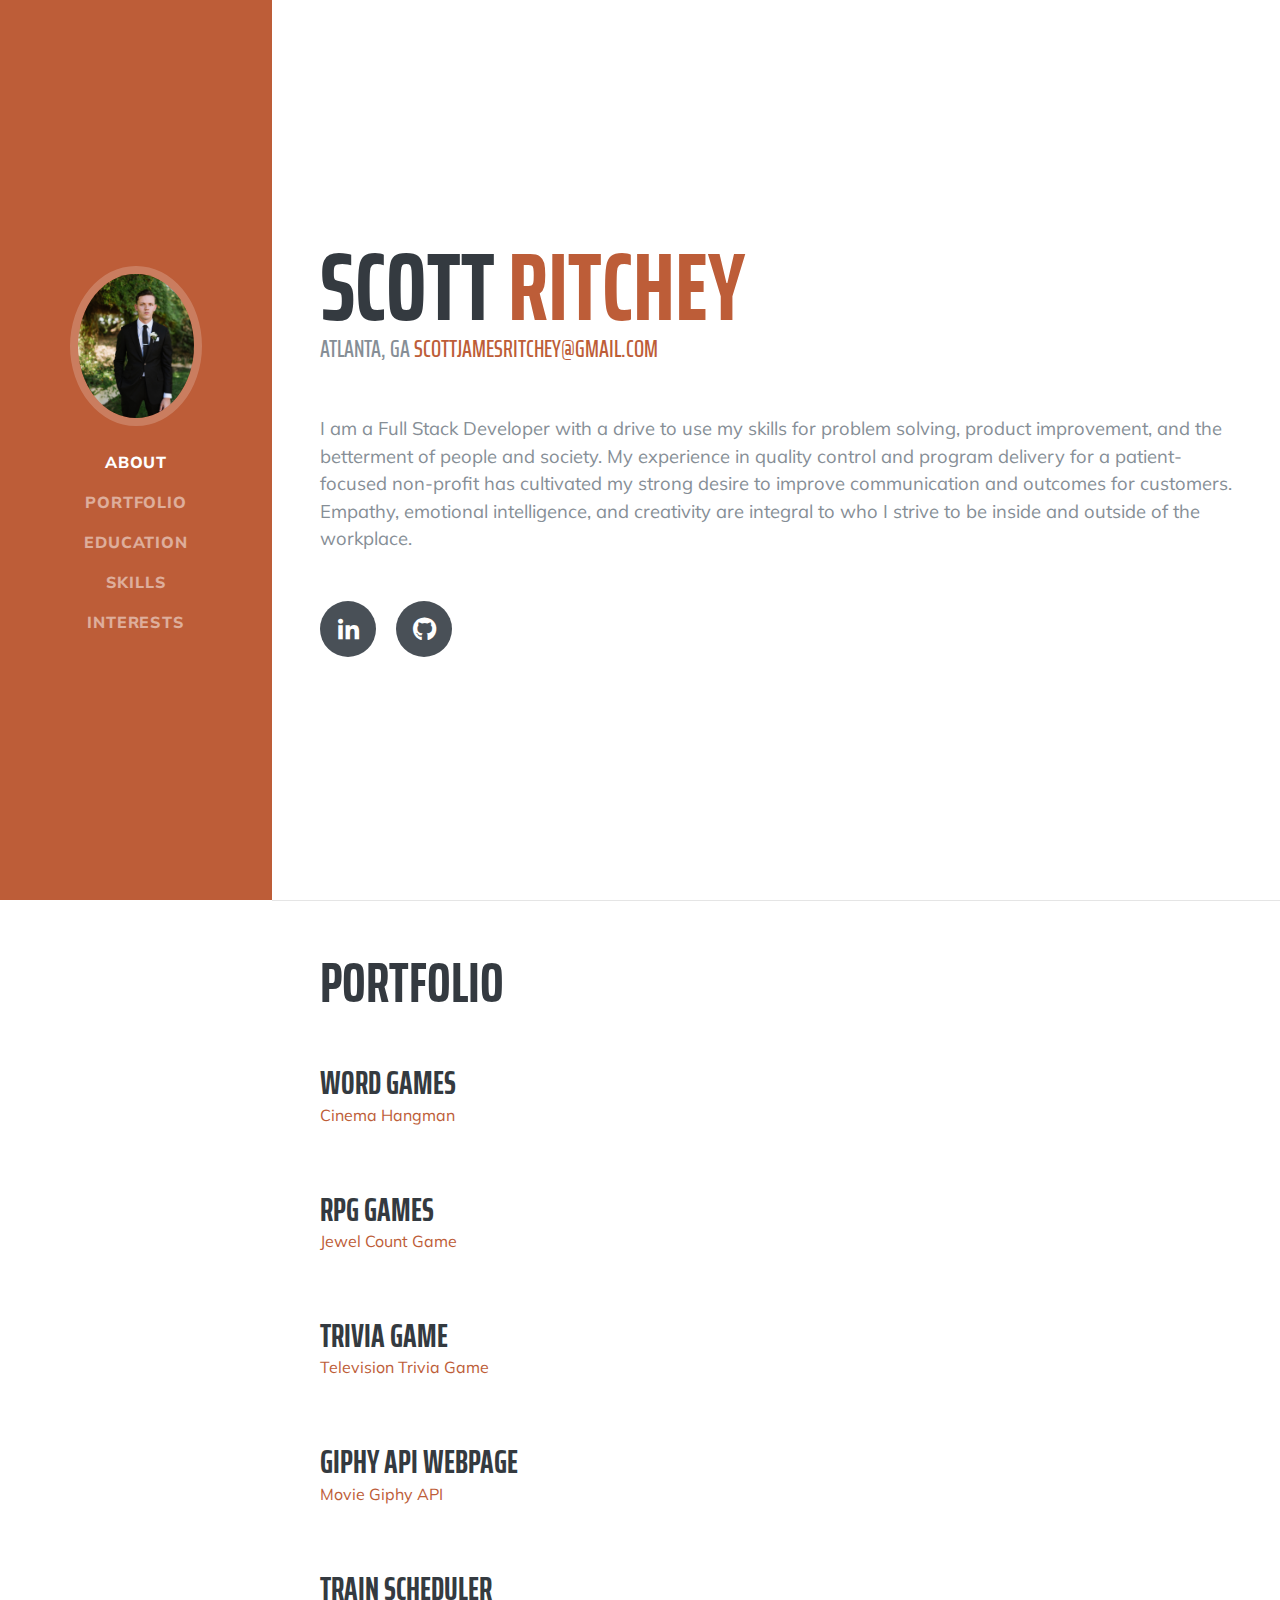
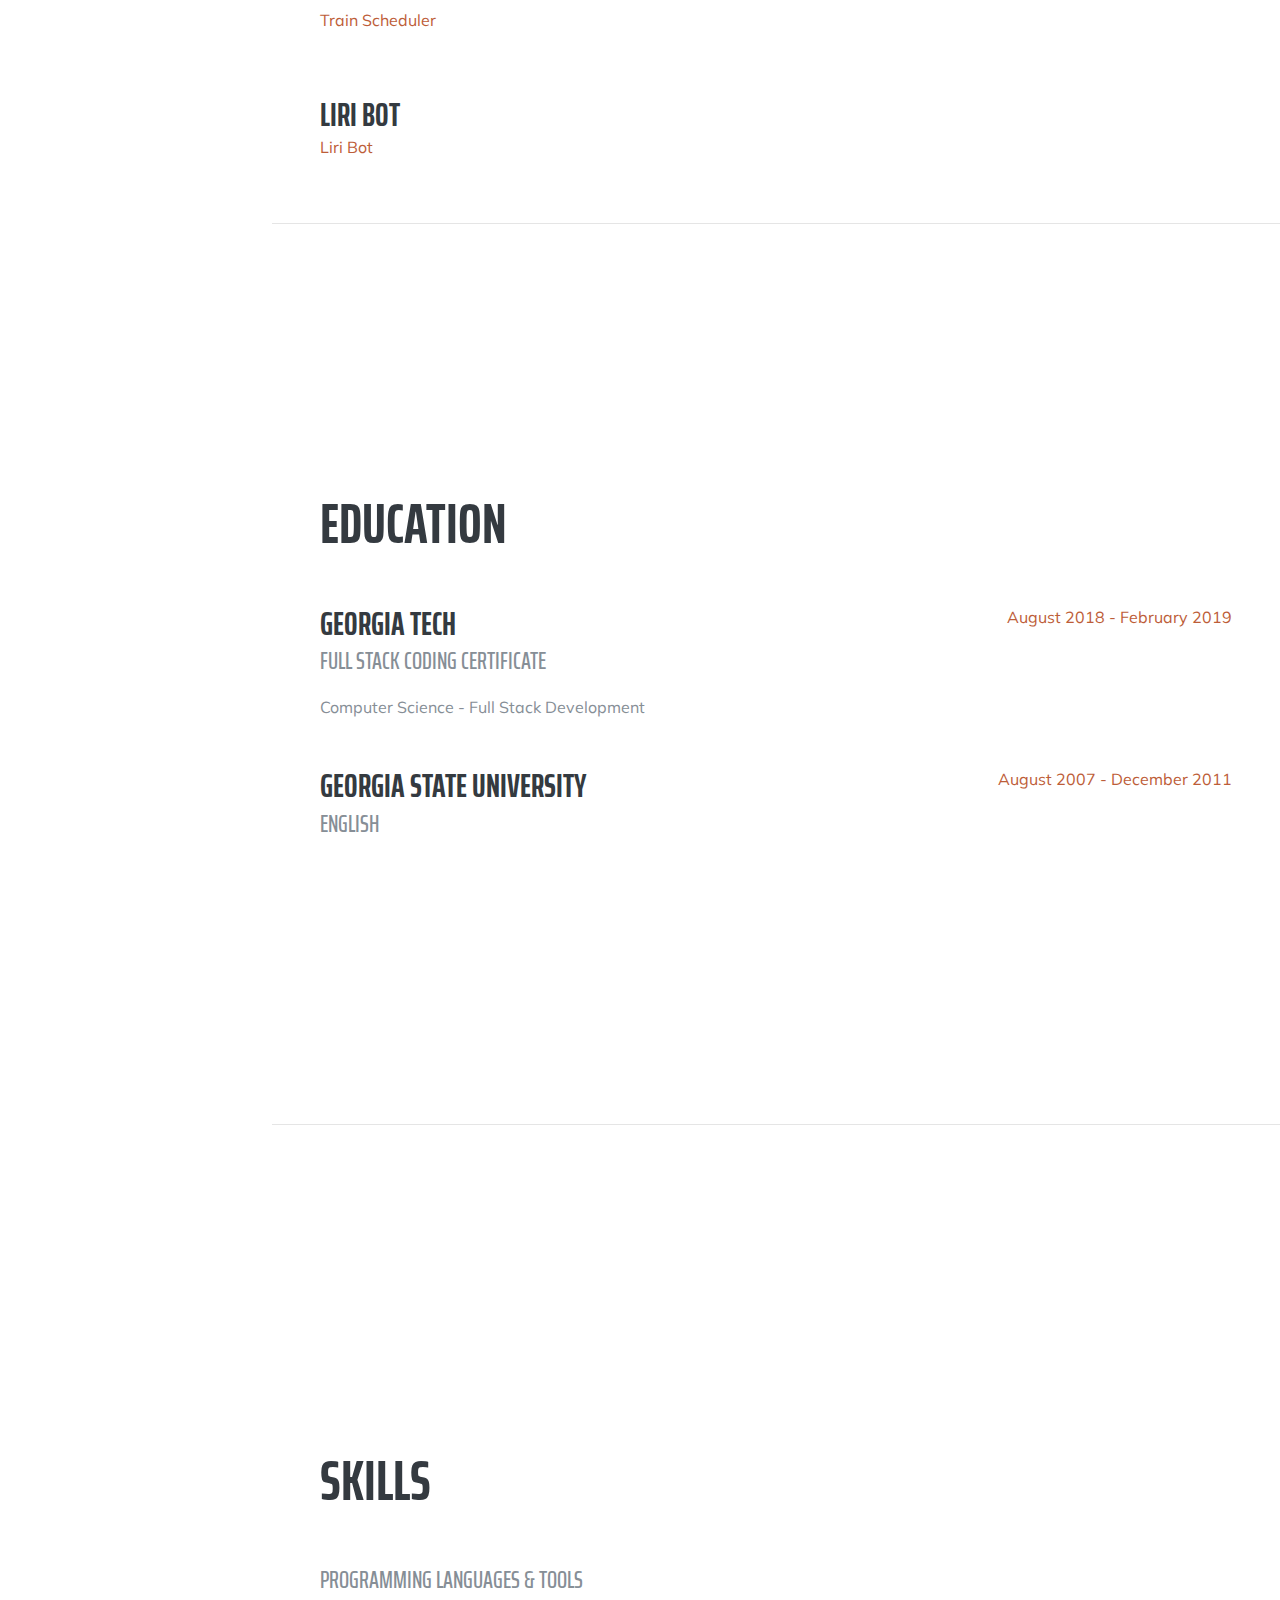
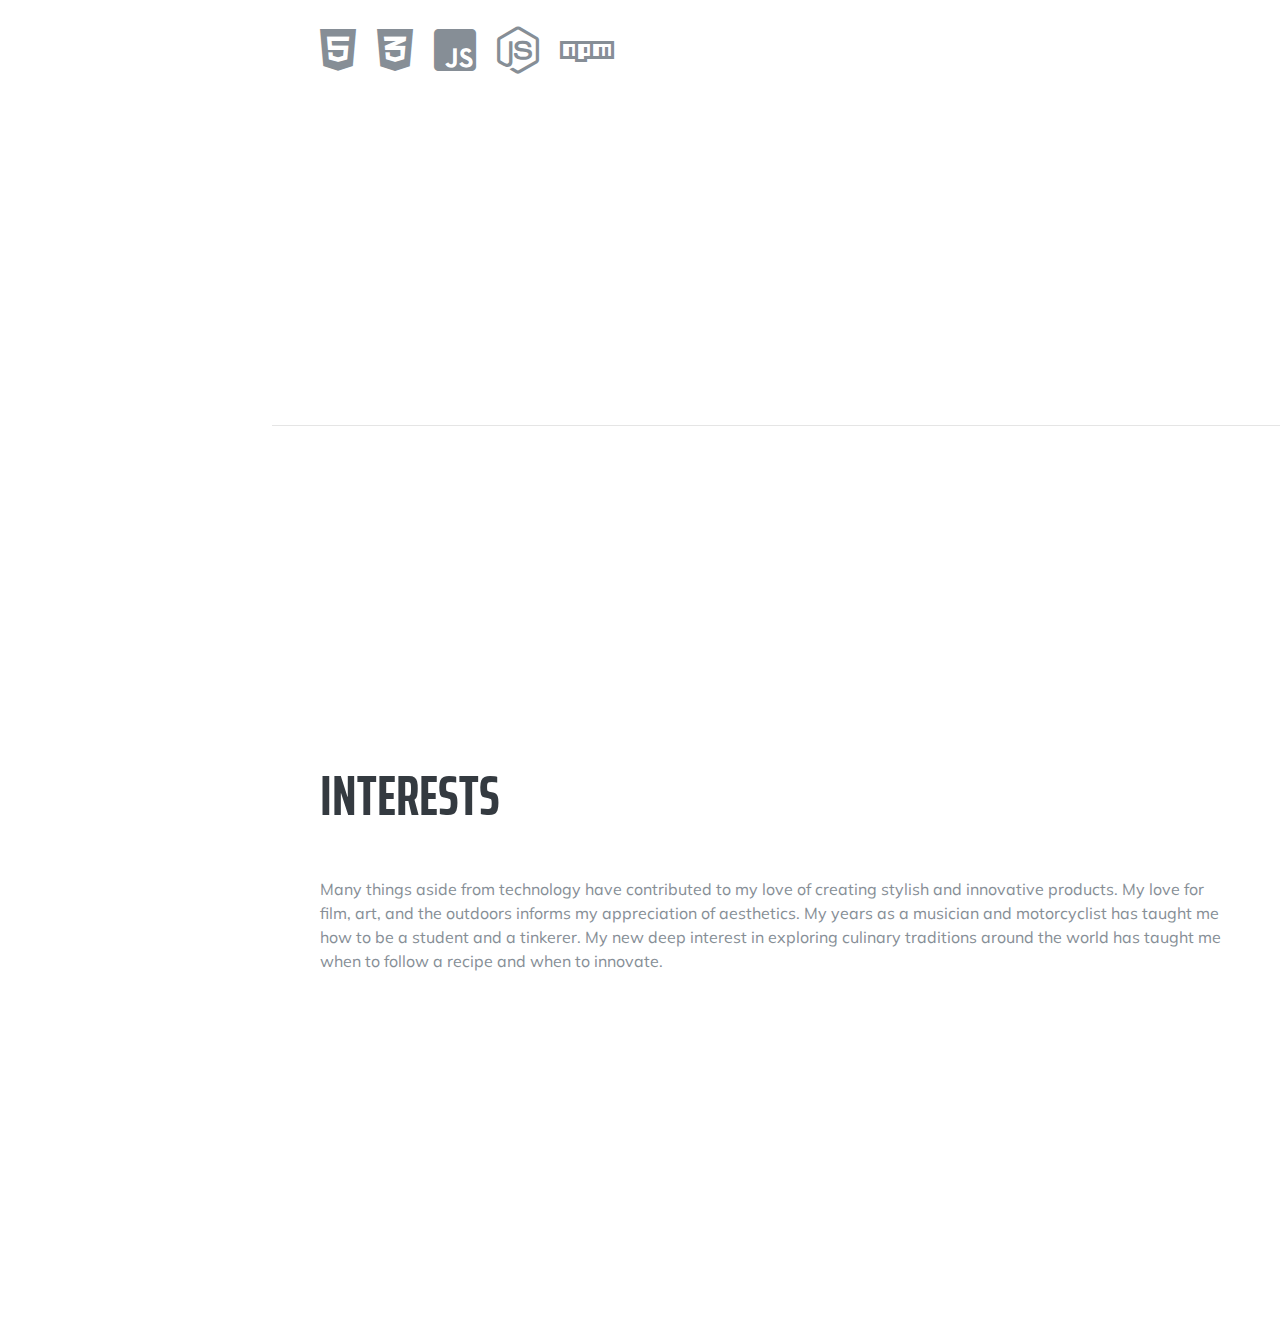
==== index.html @ d4fe63b3 "done" ====
<!DOCTYPE html>
<html lang="en">

  <head>

    <meta charset="utf-8">
    <meta name="viewport" content="width=device-width, initial-scale=1, shrink-to-fit=no">
    <meta name="description" content="">
    <meta name="author" content="">

    <title>Resume</title>

    <!-- Bootstrap core CSS -->
    <link href="vendor/bootstrap/css/bootstrap.min.css" rel="stylesheet">

    <!-- Custom fonts for this template -->
    <link href="https://fonts.googleapis.com/css?family=Saira+Extra+Condensed:500,700" rel="stylesheet">
    <link href="https://fonts.googleapis.com/css?family=Muli:400,400i,800,800i" rel="stylesheet">
    <link href="vendor/fontawesome-free/css/all.min.css" rel="stylesheet">

    <!-- Custom styles for this template -->
    <link href="css/resume.min.css" rel="stylesheet">

  </head>

  <body id="page-top">

    <nav class="navbar navbar-expand-lg navbar-dark bg-primary fixed-top" id="sideNav">
      <a class="navbar-brand js-scroll-trigger" href="#page-top">
        <span class="d-block d-lg-none">Scott Ritchey</span>
        <span class="d-none d-lg-block">
          <img class="img-fluid img-profile rounded-circle mx-auto mb-2" src="img/profile.jpg" alt="">
        </span>
      </a>
      <button class="navbar-toggler" type="button" data-toggle="collapse" data-target="#navbarSupportedContent" aria-controls="navbarSupportedContent" aria-expanded="false" aria-label="Toggle navigation">
        <span class="navbar-toggler-icon"></span>
      </button>
      <div class="collapse navbar-collapse" id="navbarSupportedContent">
        <ul class="navbar-nav">
          <li class="nav-item">
            <a class="nav-link js-scroll-trigger" href="#about">About</a>
          </li>
          <li class="nav-item">
            <a class="nav-link js-scroll-trigger" href="#experience">Portfolio</a>
          </li>
          <li class="nav-item">
            <a class="nav-link js-scroll-trigger" href="#education">Education</a>
          </li>
          <li class="nav-item">
            <a class="nav-link js-scroll-trigger" href="#skills">Skills</a>
          </li>
          <li class="nav-item">
            <a class="nav-link js-scroll-trigger" href="#interests">Interests</a>
          </li>
        </ul>
      </div>
    </nav>

    <div class="container-fluid p-0">

      <section class="resume-section p-3 p-lg-5 d-flex d-column" id="about">
        <div class="my-auto">
          <h1 class="mb-0">Scott
            <span class="text-primary">Ritchey</span>
          </h1>
          <div class="subheading mb-5">Atlanta, GA
            <a href="mailto:name@email.com">scottjamesritchey@gmail.com</a>
          </div>
          <p class="lead mb-5">I am a Full Stack Developer with a drive to use my skills for problem solving, product improvement, and the betterment of people and society. My experience in quality control and program delivery for a patient-focused non-profit has cultivated my strong desire to improve communication and outcomes for customers. Empathy, emotional intelligence, and creativity are integral to who I strive to be inside and outside of the workplace. </p>
          <div class="social-icons">
            <a href="www.linkedin.com/in/scott-james-ritchey">
              <i class="fab fa-linkedin-in"></i>
            </a>
            <a href="https://github.com/Sritchey1">
              <i class="fab fa-github"></i>
            </a>
          </div>
        </div>
      </section>

      <hr class="m-0">

      <section class="resume-section p-3 p-lg-5 d-flex flex-column" id="experience">
        <div class="my-auto">
          <h2 class="mb-5">Portfolio</h2>

          <div class="resume-item d-flex flex-column flex-md-row mb-5">
            <div class="resume-content mr-auto">
              <h3 class="mb-0">Word Games</h3>
              <a href="https://sritchey1.github.io/word-guess-game/.">Cinema Hangman</a>
              <p></p>
            </div>
          </div>

          <div class="resume-item d-flex flex-column flex-md-row mb-5">
            <div class="resume-content mr-auto">
              <h3 class="mb-0">RPG Games</h3>
              <a href="https://sritchey1.github.io/unit-4-game/.">Jewel Count Game</a>
              <p></p>
            </div>
          </div>

          <div class="resume-item d-flex flex-column flex-md-row mb-5">
            <div class="resume-content mr-auto">
              <h3 class="mb-0">Trivia Game</h3>
              <a href="https://sritchey1.github.io/trivia-game/">Television Trivia Game</a>
              <p></p>
            </div>
          </div>

          <div class="resume-item d-flex flex-column flex-md-row">
            <div class="resume-content mr-auto">
              <h3 class="mb-0">GIPHY API Webpage</h3>
              <a href="https://sritchey1.github.io/gif-tastic/">Movie Giphy API</a>
              <p></p>
            </div>
          </div>
          <br>
          <br>
        
        
          <div class="resume-item d-flex flex-column flex-md-row">
            <div class="resume-content mr-auto">
              <h3 class="mb-0">Train Scheduler</h3>
              <a href="https://sritchey1.github.io/train-scheduler/.">Train Scheduler</a>
              <p></p>
            </div>
          </div>
          <br>
          <br>
          
          
          <div class="resume-item d-flex flex-column flex-md-row">
            <div class="resume-content mr-auto">
              <h3 class="mb-0">Liri Bot</h3>
              <a href="https://sritchey1.github.io/train-scheduler/.">Liri Bot</a>
              <p></p>
            </div>
          </div>

        </div>

      </section>

      <hr class="m-0">

      <section class="resume-section p-3 p-lg-5 d-flex flex-column" id="education">
        <div class="my-auto">
          <h2 class="mb-5">Education</h2>

          <div class="resume-item d-flex flex-column flex-md-row mb-5">
            <div class="resume-content mr-auto">
              <h3 class="mb-0">Georgia Tech</h3>
              <div class="subheading mb-3">Full Stack Coding Certificate</div>
              <div>Computer Science - Full Stack Development</div>
              
            </div>
            <div class="resume-date text-md-right">
              <span class="text-primary">August 2018 - February 2019</span>
            </div>
          </div>

          <div class="resume-item d-flex flex-column flex-md-row">
            <div class="resume-content mr-auto">
              <h3 class="mb-0">Georgia State University</h3>
              <div class="subheading mb-3">English </div>
              
            </div>
            <div class="resume-date text-md-right">
              <span class="text-primary">August 2007 - December 2011</span>
            </div>
          </div>

        </div>
      </section>

      <hr class="m-0">

      <section class="resume-section p-3 p-lg-5 d-flex flex-column" id="skills">
        <div class="my-auto">
          <h2 class="mb-5">Skills</h2>

          <div class="subheading mb-3">Programming Languages &amp; Tools</div>
          <ul class="list-inline dev-icons">
            <li class="list-inline-item">
              <i class="fab fa-html5"></i>
            </li>
            <li class="list-inline-item">
              <i class="fab fa-css3-alt"></i>
            </li>
            <li class="list-inline-item">
              <i class="fab fa-js-square"></i>
            </li>
             </li> 
            <li class="list-inline-item">
              <i class="fab fa-node-js"></i>
            </li>
            <li class="list-inline-item">
              <i class="fab fa-npm"></i>
            </li>
          </ul>
      </section>

      <hr class="m-0">

      <section class="resume-section p-3 p-lg-5 d-flex flex-column" id="interests">
        <div class="my-auto">
          <h2 class="mb-5">Interests</h2>
          <p>Many things aside from technology have contributed to my love of creating stylish and innovative products. My love for film, art, and the outdoors informs my appreciation of aesthetics. My years as a musician and motorcyclist has taught me how to be a student and a tinkerer. My new deep interest in exploring culinary traditions around the world has taught me when to follow a recipe and when to innovate.</p>
        </div>
      </section>

      
      </section>

    </div>

    <!-- Bootstrap core JavaScript -->
    <script src="vendor/jquery/jquery.min.js"></script>
    <script src="vendor/bootstrap/js/bootstrap.bundle.min.js"></script>

    <!-- Plugin JavaScript -->
    <script src="vendor/jquery-easing/jquery.easing.min.js"></script>

    <!-- Custom scripts for this template -->
    <script src="js/resume.min.js"></script>

  </body>

</html>
---- vendor/fontawesome-free/css/all.min.css ----
/*!
 * Font Awesome Free 5.3.1 by @fontawesome - https://fontawesome.com
 * License - https://fontawesome.com/license/free (Icons: CC BY 4.0, Fonts: SIL OFL 1.1, Code: MIT License)
 */
.fa,.fab,.fal,.far,.fas{-moz-osx-font-smoothing:grayscale;-webkit-font-smoothing:antialiased;display:inline-block;font-style:normal;font-variant:normal;text-rendering:auto;line-height:1}.fa-lg{font-size:1.33333em;line-height:.75em;vertical-align:-.0667em}.fa-xs{font-size:.75em}.fa-sm{font-size:.875em}.fa-1x{font-size:1em}.fa-2x{font-size:2em}.fa-3x{font-size:3em}.fa-4x{font-size:4em}.fa-5x{font-size:5em}.fa-6x{font-size:6em}.fa-7x{font-size:7em}.fa-8x{font-size:8em}.fa-9x{font-size:9em}.fa-10x{font-size:10em}.fa-fw{text-align:center;width:1.25em}.fa-ul{list-style-type:none;margin-left:2.5em;padding-left:0}.fa-ul>li{position:relative}.fa-li{left:-2em;position:absolute;text-align:center;width:2em;line-height:inherit}.fa-border{border:.08em solid #eee;border-radius:.1em;padding:.2em .25em .15em}.fa-pull-left{float:left}.fa-pull-right{float:right}.fa.fa-pull-left,.fab.fa-pull-left,.fal.fa-pull-left,.far.fa-pull-left,.fas.fa-pull-left{margin-right:.3em}.fa.fa-pull-right,.fab.fa-pull-right,.fal.fa-pull-right,.far.fa-pull-right,.fas.fa-pull-right{margin-left:.3em}.fa-spin{animation:fa-spin 2s infinite linear}.fa-pulse{animation:fa-spin 1s infinite steps(8)}@keyframes fa-spin{0%{transform:rotate(0deg)}to{transform:rotate(1turn)}}.fa-rotate-90{-ms-filter:"progid:DXImageTransform.Microsoft.BasicImage(rotation=1)";transform:rotate(90deg)}.fa-rotate-180{-ms-filter:"progid:DXImageTransform.Microsoft.BasicImage(rotation=2)";transform:rotate(180deg)}.fa-rotate-270{-ms-filter:"progid:DXImageTransform.Microsoft.BasicImage(rotation=3)";transform:rotate(270deg)}.fa-flip-horizontal{-ms-filter:"progid:DXImageTransform.Microsoft.BasicImage(rotation=0, mirror=1)";transform:scaleX(-1)}.fa-flip-vertical{transform:scaleY(-1)}.fa-flip-horizontal.fa-flip-vertical,.fa-flip-vertical{-ms-filter:"progid:DXImageTransform.Microsoft.BasicImage(rotation=2, mirror=1)"}.fa-flip-horizontal.fa-flip-vertical{transform:scale(-1)}:root .fa-flip-horizontal,:root .fa-flip-vertical,:root .fa-rotate-90,:root .fa-rotate-180,:root .fa-rotate-270{-webkit-filter:none;filter:none}.fa-stack{display:inline-block;height:2em;line-height:2em;position:relative;vertical-align:middle;width:2em}.fa-stack-1x,.fa-stack-2x{left:0;position:absolute;text-align:center;width:100%}.fa-stack-1x{line-height:inherit}.fa-stack-2x{font-size:2em}.fa-inverse{color:#fff}.fa-500px:before{content:"\f26e"}.fa-accessible-icon:before{content:"\f368"}.fa-accusoft:before{content:"\f369"}.fa-ad:before{content:"\f641"}.fa-address-book:before{content:"\f2b9"}.fa-address-card:before{content:"\f2bb"}.fa-adjust:before{content:"\f042"}.fa-adn:before{content:"\f170"}.fa-adversal:before{content:"\f36a"}.fa-affiliatetheme:before{content:"\f36b"}.fa-air-freshener:before{content:"\f5d0"}.fa-algolia:before{content:"\f36c"}.fa-align-center:before{content:"\f037"}.fa-align-justify:before{content:"\f039"}.fa-align-left:before{content:"\f036"}.fa-align-right:before{content:"\f038"}.fa-alipay:before{content:"\f642"}.fa-allergies:before{content:"\f461"}.fa-amazon:before{content:"\f270"}.fa-amazon-pay:before{content:"\f42c"}.fa-ambulance:before{content:"\f0f9"}.fa-american-sign-language-interpreting:before{content:"\f2a3"}.fa-amilia:before{content:"\f36d"}.fa-anchor:before{content:"\f13d"}.fa-android:before{content:"\f17b"}.fa-angellist:before{content:"\f209"}.fa-angle-double-down:before{content:"\f103"}.fa-angle-double-left:before{content:"\f100"}.fa-angle-double-right:before{content:"\f101"}.fa-angle-double-up:before{content:"\f102"}.fa-angle-down:before{content:"\f107"}.fa-angle-left:before{content:"\f104"}.fa-angle-right:before{content:"\f105"}.fa-angle-up:before{content:"\f106"}.fa-angry:before{content:"\f556"}.fa-angrycreative:before{content:"\f36e"}.fa-angular:before{content:"\f420"}.fa-ankh:before{content:"\f644"}.fa-app-store:before{content:"\f36f"}.fa-app-store-ios:before{content:"\f370"}.fa-apper:before{content:"\f371"}.fa-apple:before{content:"\f179"}.fa-apple-alt:before{content:"\f5d1"}.fa-apple-pay:before{content:"\f415"}.fa-archive:before{content:"\f187"}.fa-archway:before{content:"\f557"}.fa-arrow-alt-circle-down:before{content:"\f358"}.fa-arrow-alt-circle-left:before{content:"\f359"}.fa-arrow-alt-circle-right:before{content:"\f35a"}.fa-arrow-alt-circle-up:before{content:"\f35b"}.fa-arrow-circle-down:before{content:"\f0ab"}.fa-arrow-circle-left:before{content:"\f0a8"}.fa-arrow-circle-right:before{content:"\f0a9"}.fa-arrow-circle-up:before{content:"\f0aa"}.fa-arrow-down:before{content:"\f063"}.fa-arrow-left:before{content:"\f060"}.fa-arrow-right:before{content:"\f061"}.fa-arrow-up:before{content:"\f062"}.fa-arrows-alt:before{content:"\f0b2"}.fa-arrows-alt-h:before{content:"\f337"}.fa-arrows-alt-v:before{content:"\f338"}.fa-assistive-listening-systems:before{content:"\f2a2"}.fa-asterisk:before{content:"\f069"}.fa-asymmetrik:before{content:"\f372"}.fa-at:before{content:"\f1fa"}.fa-atlas:before{content:"\f558"}.fa-atom:before{content:"\f5d2"}.fa-audible:before{content:"\f373"}.fa-audio-description:before{content:"\f29e"}.fa-autoprefixer:before{content:"\f41c"}.fa-avianex:before{content:"\f374"}.fa-aviato:before{content:"\f421"}.fa-award:before{content:"\f559"}.fa-aws:before{content:"\f375"}.fa-backspace:before{content:"\f55a"}.fa-backward:before{content:"\f04a"}.fa-balance-scale:before{content:"\f24e"}.fa-ban:before{content:"\f05e"}.fa-band-aid:before{content:"\f462"}.fa-bandcamp:before{content:"\f2d5"}.fa-barcode:before{content:"\f02a"}.fa-bars:before{content:"\f0c9"}.fa-baseball-ball:before{content:"\f433"}.fa-basketball-ball:before{content:"\f434"}.fa-bath:before{content:"\f2cd"}.fa-battery-empty:before{content:"\f244"}.fa-battery-full:before{content:"\f240"}.fa-battery-half:before{content:"\f242"}.fa-battery-quarter:before{content:"\f243"}.fa-battery-three-quarters:before{content:"\f241"}.fa-bed:before{content:"\f236"}.fa-beer:before{content:"\f0fc"}.fa-behance:before{content:"\f1b4"}.fa-behance-square:before{content:"\f1b5"}.fa-bell:before{content:"\f0f3"}.fa-bell-slash:before{content:"\f1f6"}.fa-bezier-curve:before{content:"\f55b"}.fa-bible:before{content:"\f647"}.fa-bicycle:before{content:"\f206"}.fa-bimobject:before{content:"\f378"}.fa-binoculars:before{content:"\f1e5"}.fa-birthday-cake:before{content:"\f1fd"}.fa-bitbucket:before{content:"\f171"}.fa-bitcoin:before{content:"\f379"}.fa-bity:before{content:"\f37a"}.fa-black-tie:before{content:"\f27e"}.fa-blackberry:before{content:"\f37b"}.fa-blender:before{content:"\f517"}.fa-blind:before{content:"\f29d"}.fa-blogger:before{content:"\f37c"}.fa-blogger-b:before{content:"\f37d"}.fa-bluetooth:before{content:"\f293"}.fa-bluetooth-b:before{content:"\f294"}.fa-bold:before{content:"\f032"}.fa-bolt:before{content:"\f0e7"}.fa-bomb:before{content:"\f1e2"}.fa-bone:before{content:"\f5d7"}.fa-bong:before{content:"\f55c"}.fa-book:before{content:"\f02d"}.fa-book-open:before{content:"\f518"}.fa-book-reader:before{content:"\f5da"}.fa-bookmark:before{content:"\f02e"}.fa-bowling-ball:before{content:"\f436"}.fa-box:before{content:"\f466"}.fa-box-open:before{content:"\f49e"}.fa-boxes:before{content:"\f468"}.fa-braille:before{content:"\f2a1"}.fa-brain:before{content:"\f5dc"}.fa-briefcase:before{content:"\f0b1"}.fa-briefcase-medical:before{content:"\f469"}.fa-broadcast-tower:before{content:"\f519"}.fa-broom:before{content:"\f51a"}.fa-brush:before{content:"\f55d"}.fa-btc:before{content:"\f15a"}.fa-bug:before{content:"\f188"}.fa-building:before{content:"\f1ad"}.fa-bullhorn:before{content:"\f0a1"}.fa-bullseye:before{content:"\f140"}.fa-burn:before{content:"\f46a"}.fa-buromobelexperte:before{content:"\f37f"}.fa-bus:before{content:"\f207"}.fa-bus-alt:before{content:"\f55e"}.fa-business-time:before{content:"\f64a"}.fa-buysellads:before{content:"\f20d"}.fa-calculator:before{content:"\f1ec"}.fa-calendar:before{content:"\f133"}.fa-calendar-alt:before{content:"\f073"}.fa-calendar-check:before{content:"\f274"}.fa-calendar-minus:before{content:"\f272"}.fa-calendar-plus:before{content:"\f271"}.fa-calendar-times:before{content:"\f273"}.fa-camera:before{content:"\f030"}.fa-camera-retro:before{content:"\f083"}.fa-cannabis:before{content:"\f55f"}.fa-capsules:before{content:"\f46b"}.fa-car:before{content:"\f1b9"}.fa-car-alt:before{content:"\f5de"}.fa-car-battery:before{content:"\f5df"}.fa-car-crash:before{content:"\f5e1"}.fa-car-side:before{content:"\f5e4"}.fa-caret-down:before{content:"\f0d7"}.fa-caret-left:before{content:"\f0d9"}.fa-caret-right:before{content:"\f0da"}.fa-caret-square-down:before{content:"\f150"}.fa-caret-square-left:before{content:"\f191"}.fa-caret-square-right:before{content:"\f152"}.fa-caret-square-up:before{content:"\f151"}.fa-caret-up:before{content:"\f0d8"}.fa-cart-arrow-down:before{content:"\f218"}.fa-cart-plus:before{content:"\f217"}.fa-cc-amazon-pay:before{content:"\f42d"}.fa-cc-amex:before{content:"\f1f3"}.fa-cc-apple-pay:before{content:"\f416"}.fa-cc-diners-club:before{content:"\f24c"}.fa-cc-discover:before{content:"\f1f2"}.fa-cc-jcb:before{content:"\f24b"}.fa-cc-mastercard:before{content:"\f1f1"}.fa-cc-paypal:before{content:"\f1f4"}.fa-cc-stripe:before{content:"\f1f5"}.fa-cc-visa:before{content:"\f1f0"}.fa-centercode:before{content:"\f380"}.fa-certificate:before{content:"\f0a3"}.fa-chalkboard:before{content:"\f51b"}.fa-chalkboard-teacher:before{content:"\f51c"}.fa-charging-station:before{content:"\f5e7"}.fa-chart-area:before{content:"\f1fe"}.fa-chart-bar:before{content:"\f080"}.fa-chart-line:before{content:"\f201"}.fa-chart-pie:before{content:"\f200"}.fa-check:before{content:"\f00c"}.fa-check-circle:before{content:"\f058"}.fa-check-double:before{content:"\f560"}.fa-check-square:before{content:"\f14a"}.fa-chess:before{content:"\f439"}.fa-chess-bishop:before{content:"\f43a"}.fa-chess-board:before{content:"\f43c"}.fa-chess-king:before{content:"\f43f"}.fa-chess-knight:before{content:"\f441"}.fa-chess-pawn:before{content:"\f443"}.fa-chess-queen:before{content:"\f445"}.fa-chess-rook:before{content:"\f447"}.fa-chevron-circle-down:before{content:"\f13a"}.fa-chevron-circle-left:before{content:"\f137"}.fa-chevron-circle-right:before{content:"\f138"}.fa-chevron-circle-up:before{content:"\f139"}.fa-chevron-down:before{content:"\f078"}.fa-chevron-left:before{content:"\f053"}.fa-chevron-right:before{content:"\f054"}.fa-chevron-up:before{content:"\f077"}.fa-child:before{content:"\f1ae"}.fa-chrome:before{content:"\f268"}.fa-church:before{content:"\f51d"}.fa-circle:before{content:"\f111"}.fa-circle-notch:before{content:"\f1ce"}.fa-city:before{content:"\f64f"}.fa-clipboard:before{content:"\f328"}.fa-clipboard-check:before{content:"\f46c"}.fa-clipboard-list:before{content:"\f46d"}.fa-clock:before{content:"\f017"}.fa-clone:before{content:"\f24d"}.fa-closed-captioning:before{content:"\f20a"}.fa-cloud:before{content:"\f0c2"}.fa-cloud-download-alt:before{content:"\f381"}.fa-cloud-upload-alt:before{content:"\f382"}.fa-cloudscale:before{content:"\f383"}.fa-cloudsmith:before{content:"\f384"}.fa-cloudversify:before{content:"\f385"}.fa-cocktail:before{content:"\f561"}.fa-code:before{content:"\f121"}.fa-code-branch:before{content:"\f126"}.fa-codepen:before{content:"\f1cb"}.fa-codiepie:before{content:"\f284"}.fa-coffee:before{content:"\f0f4"}.fa-cog:before{content:"\f013"}.fa-cogs:before{content:"\f085"}.fa-coins:before{content:"\f51e"}.fa-columns:before{content:"\f0db"}.fa-comment:before{content:"\f075"}.fa-comment-alt:before{content:"\f27a"}.fa-comment-dollar:before{content:"\f651"}.fa-comment-dots:before{content:"\f4ad"}.fa-comment-slash:before{content:"\f4b3"}.fa-comments:before{content:"\f086"}.fa-comments-dollar:before{content:"\f653"}.fa-compact-disc:before{content:"\f51f"}.fa-compass:before{content:"\f14e"}.fa-compress:before{content:"\f066"}.fa-concierge-bell:before{content:"\f562"}.fa-connectdevelop:before{content:"\f20e"}.fa-contao:before{content:"\f26d"}.fa-cookie:before{content:"\f563"}.fa-cookie-bite:before{content:"\f564"}.fa-copy:before{content:"\f0c5"}.fa-copyright:before{content:"\f1f9"}.fa-couch:before{content:"\f4b8"}.fa-cpanel:before{content:"\f388"}.fa-creative-commons:before{content:"\f25e"}.fa-creative-commons-by:before{content:"\f4e7"}.fa-creative-commons-nc:before{content:"\f4e8"}.fa-creative-commons-nc-eu:before{content:"\f4e9"}.fa-creative-commons-nc-jp:before{content:"\f4ea"}.fa-creative-commons-nd:before{content:"\f4eb"}.fa-creative-commons-pd:before{content:"\f4ec"}.fa-creative-commons-pd-alt:before{content:"\f4ed"}.fa-creative-commons-remix:before{content:"\f4ee"}.fa-creative-commons-sa:before{content:"\f4ef"}.fa-creative-commons-sampling:before{content:"\f4f0"}.fa-creative-commons-sampling-plus:before{content:"\f4f1"}.fa-creative-commons-share:before{content:"\f4f2"}.fa-credit-card:before{content:"\f09d"}.fa-crop:before{content:"\f125"}.fa-crop-alt:before{content:"\f565"}.fa-cross:before{content:"\f654"}.fa-crosshairs:before{content:"\f05b"}.fa-crow:before{content:"\f520"}.fa-crown:before{content:"\f521"}.fa-css3:before{content:"\f13c"}.fa-css3-alt:before{content:"\f38b"}.fa-cube:before{content:"\f1b2"}.fa-cubes:before{content:"\f1b3"}.fa-cut:before{content:"\f0c4"}.fa-cuttlefish:before{content:"\f38c"}.fa-d-and-d:before{content:"\f38d"}.fa-dashcube:before{content:"\f210"}.fa-database:before{content:"\f1c0"}.fa-deaf:before{content:"\f2a4"}.fa-delicious:before{content:"\f1a5"}.fa-deploydog:before{content:"\f38e"}.fa-deskpro:before{content:"\f38f"}.fa-desktop:before{content:"\f108"}.fa-deviantart:before{content:"\f1bd"}.fa-dharmachakra:before{content:"\f655"}.fa-diagnoses:before{content:"\f470"}.fa-dice:before{content:"\f522"}.fa-dice-five:before{content:"\f523"}.fa-dice-four:before{content:"\f524"}.fa-dice-one:before{content:"\f525"}.fa-dice-six:before{content:"\f526"}.fa-dice-three:before{content:"\f527"}.fa-dice-two:before{content:"\f528"}.fa-digg:before{content:"\f1a6"}.fa-digital-ocean:before{content:"\f391"}.fa-digital-tachograph:before{content:"\f566"}.fa-directions:before{content:"\f5eb"}.fa-discord:before{content:"\f392"}.fa-discourse:before{content:"\f393"}.fa-divide:before{content:"\f529"}.fa-dizzy:before{content:"\f567"}.fa-dna:before{content:"\f471"}.fa-dochub:before{content:"\f394"}.fa-docker:before{content:"\f395"}.fa-dollar-sign:before{content:"\f155"}.fa-dolly:before{content:"\f472"}.fa-dolly-flatbed:before{content:"\f474"}.fa-donate:before{content:"\f4b9"}.fa-door-closed:before{content:"\f52a"}.fa-door-open:before{content:"\f52b"}.fa-dot-circle:before{content:"\f192"}.fa-dove:before{content:"\f4ba"}.fa-download:before{content:"\f019"}.fa-draft2digital:before{content:"\f396"}.fa-drafting-compass:before{content:"\f568"}.fa-draw-polygon:before{content:"\f5ee"}.fa-dribbble:before{content:"\f17d"}.fa-dribbble-square:before{content:"\f397"}.fa-dropbox:before{content:"\f16b"}.fa-drum:before{content:"\f569"}.fa-drum-steelpan:before{content:"\f56a"}.fa-drupal:before{content:"\f1a9"}.fa-dumbbell:before{content:"\f44b"}.fa-dyalog:before{content:"\f399"}.fa-earlybirds:before{content:"\f39a"}.fa-ebay:before{content:"\f4f4"}.fa-edge:before{content:"\f282"}.fa-edit:before{content:"\f044"}.fa-eject:before{content:"\f052"}.fa-elementor:before{content:"\f430"}.fa-ellipsis-h:before{content:"\f141"}.fa-ellipsis-v:before{content:"\f142"}.fa-ello:before{content:"\f5f1"}.fa-ember:before{content:"\f423"}.fa-empire:before{content:"\f1d1"}.fa-envelope:before{content:"\f0e0"}.fa-envelope-open:before{content:"\f2b6"}.fa-envelope-open-text:before{content:"\f658"}.fa-envelope-square:before{content:"\f199"}.fa-envira:before{content:"\f299"}.fa-equals:before{content:"\f52c"}.fa-eraser:before{content:"\f12d"}.fa-erlang:before{content:"\f39d"}.fa-ethereum:before{content:"\f42e"}.fa-etsy:before{content:"\f2d7"}.fa-euro-sign:before{content:"\f153"}.fa-exchange-alt:before{content:"\f362"}.fa-exclamation:before{content:"\f12a"}.fa-exclamation-circle:before{content:"\f06a"}.fa-exclamation-triangle:before{content:"\f071"}.fa-expand:before{content:"\f065"}.fa-expand-arrows-alt:before{content:"\f31e"}.fa-expeditedssl:before{content:"\f23e"}.fa-external-link-alt:before{content:"\f35d"}.fa-external-link-square-alt:before{content:"\f360"}.fa-eye:before{content:"\f06e"}.fa-eye-dropper:before{content:"\f1fb"}.fa-eye-slash:before{content:"\f070"}.fa-facebook:before{content:"\f09a"}.fa-facebook-f:before{content:"\f39e"}.fa-facebook-messenger:before{content:"\f39f"}.fa-facebook-square:before{content:"\f082"}.fa-fast-backward:before{content:"\f049"}.fa-fast-forward:before{content:"\f050"}.fa-fax:before{content:"\f1ac"}.fa-feather:before{content:"\f52d"}.fa-feather-alt:before{content:"\f56b"}.fa-female:before{content:"\f182"}.fa-fighter-jet:before{content:"\f0fb"}.fa-file:before{content:"\f15b"}.fa-file-alt:before{content:"\f15c"}.fa-file-archive:before{content:"\f1c6"}.fa-file-audio:before{content:"\f1c7"}.fa-file-code:before{content:"\f1c9"}.fa-file-contract:before{content:"\f56c"}.fa-file-download:before{content:"\f56d"}.fa-file-excel:before{content:"\f1c3"}.fa-file-export:before{content:"\f56e"}.fa-file-image:before{content:"\f1c5"}.fa-file-import:before{content:"\f56f"}.fa-file-invoice:before{content:"\f570"}.fa-file-invoice-dollar:before{content:"\f571"}.fa-file-medical:before{content:"\f477"}.fa-file-medical-alt:before{content:"\f478"}.fa-file-pdf:before{content:"\f1c1"}.fa-file-powerpoint:before{content:"\f1c4"}.fa-file-prescription:before{content:"\f572"}.fa-file-signature:before{content:"\f573"}.fa-file-upload:before{content:"\f574"}.fa-file-video:before{content:"\f1c8"}.fa-file-word:before{content:"\f1c2"}.fa-fill:before{content:"\f575"}.fa-fill-drip:before{content:"\f576"}.fa-film:before{content:"\f008"}.fa-filter:before{content:"\f0b0"}.fa-fingerprint:before{content:"\f577"}.fa-fire:before{content:"\f06d"}.fa-fire-extinguisher:before{content:"\f134"}.fa-firefox:before{content:"\f269"}.fa-first-aid:before{content:"\f479"}.fa-first-order:before{content:"\f2b0"}.fa-first-order-alt:before{content:"\f50a"}.fa-firstdraft:before{content:"\f3a1"}.fa-fish:before{content:"\f578"}.fa-flag:before{content:"\f024"}.fa-flag-checkered:before{content:"\f11e"}.fa-flask:before{content:"\f0c3"}.fa-flickr:before{content:"\f16e"}.fa-flipboard:before{content:"\f44d"}.fa-flushed:before{content:"\f579"}.fa-fly:before{content:"\f417"}.fa-folder:before{content:"\f07b"}.fa-folder-minus:before{content:"\f65d"}.fa-folder-open:before{content:"\f07c"}.fa-folder-plus:before{content:"\f65e"}.fa-font:before{content:"\f031"}.fa-font-awesome:before{content:"\f2b4"}.fa-font-awesome-alt:before{content:"\f35c"}.fa-font-awesome-flag:before{content:"\f425"}.fa-font-awesome-logo-full:before{content:"\f4e6"}.fa-fonticons:before{content:"\f280"}.fa-fonticons-fi:before{content:"\f3a2"}.fa-football-ball:before{content:"\f44e"}.fa-fort-awesome:before{content:"\f286"}.fa-fort-awesome-alt:before{content:"\f3a3"}.fa-forumbee:before{content:"\f211"}.fa-forward:before{content:"\f04e"}.fa-foursquare:before{content:"\f180"}.fa-free-code-camp:before{content:"\f2c5"}.fa-freebsd:before{content:"\f3a4"}.fa-frog:before{content:"\f52e"}.fa-frown:before{content:"\f119"}.fa-frown-open:before{content:"\f57a"}.fa-fulcrum:before{content:"\f50b"}.fa-funnel-dollar:before{content:"\f662"}.fa-futbol:before{content:"\f1e3"}.fa-galactic-republic:before{content:"\f50c"}.fa-galactic-senate:before{content:"\f50d"}.fa-gamepad:before{content:"\f11b"}.fa-gas-pump:before{content:"\f52f"}.fa-gavel:before{content:"\f0e3"}.fa-gem:before{content:"\f3a5"}.fa-genderless:before{content:"\f22d"}.fa-get-pocket:before{content:"\f265"}.fa-gg:before{content:"\f260"}.fa-gg-circle:before{content:"\f261"}.fa-gift:before{content:"\f06b"}.fa-git:before{content:"\f1d3"}.fa-git-square:before{content:"\f1d2"}.fa-github:before{content:"\f09b"}.fa-github-alt:before{content:"\f113"}.fa-github-square:before{content:"\f092"}.fa-gitkraken:before{content:"\f3a6"}.fa-gitlab:before{content:"\f296"}.fa-gitter:before{content:"\f426"}.fa-glass-martini:before{content:"\f000"}.fa-glass-martini-alt:before{content:"\f57b"}.fa-glasses:before{content:"\f530"}.fa-glide:before{content:"\f2a5"}.fa-glide-g:before{content:"\f2a6"}.fa-globe:before{content:"\f0ac"}.fa-globe-africa:before{content:"\f57c"}.fa-globe-americas:before{content:"\f57d"}.fa-globe-asia:before{content:"\f57e"}.fa-gofore:before{content:"\f3a7"}.fa-golf-ball:before{content:"\f450"}.fa-goodreads:before{content:"\f3a8"}.fa-goodreads-g:before{content:"\f3a9"}.fa-google:before{content:"\f1a0"}.fa-google-drive:before{content:"\f3aa"}.fa-google-play:before{content:"\f3ab"}.fa-google-plus:before{content:"\f2b3"}.fa-google-plus-g:before{content:"\f0d5"}.fa-google-plus-square:before{content:"\f0d4"}.fa-google-wallet:before{content:"\f1ee"}.fa-gopuram:before{content:"\f664"}.fa-graduation-cap:before{content:"\f19d"}.fa-gratipay:before{content:"\f184"}.fa-grav:before{content:"\f2d6"}.fa-greater-than:before{content:"\f531"}.fa-greater-than-equal:before{content:"\f532"}.fa-grimace:before{content:"\f57f"}.fa-grin:before{content:"\f580"}.fa-grin-alt:before{content:"\f581"}.fa-grin-beam:before{content:"\f582"}.fa-grin-beam-sweat:before{content:"\f583"}.fa-grin-hearts:before{content:"\f584"}.fa-grin-squint:before{content:"\f585"}.fa-grin-squint-tears:before{content:"\f586"}.fa-grin-stars:before{content:"\f587"}.fa-grin-tears:before{content:"\f588"}.fa-grin-tongue:before{content:"\f589"}.fa-grin-tongue-squint:before{content:"\f58a"}.fa-grin-tongue-wink:before{content:"\f58b"}.fa-grin-wink:before{content:"\f58c"}.fa-grip-horizontal:before{content:"\f58d"}.fa-grip-vertical:before{content:"\f58e"}.fa-gripfire:before{content:"\f3ac"}.fa-grunt:before{content:"\f3ad"}.fa-gulp:before{content:"\f3ae"}.fa-h-square:before{content:"\f0fd"}.fa-hacker-news:before{content:"\f1d4"}.fa-hacker-news-square:before{content:"\f3af"}.fa-hackerrank:before{content:"\f5f7"}.fa-hamsa:before{content:"\f665"}.fa-hand-holding:before{content:"\f4bd"}.fa-hand-holding-heart:before{content:"\f4be"}.fa-hand-holding-usd:before{content:"\f4c0"}.fa-hand-lizard:before{content:"\f258"}.fa-hand-paper:before{content:"\f256"}.fa-hand-peace:before{content:"\f25b"}.fa-hand-point-down:before{content:"\f0a7"}.fa-hand-point-left:before{content:"\f0a5"}.fa-hand-point-right:before{content:"\f0a4"}.fa-hand-point-up:before{content:"\f0a6"}.fa-hand-pointer:before{content:"\f25a"}.fa-hand-rock:before{content:"\f255"}.fa-hand-scissors:before{content:"\f257"}.fa-hand-spock:before{content:"\f259"}.fa-hands:before{content:"\f4c2"}.fa-hands-helping:before{content:"\f4c4"}.fa-handshake:before{content:"\f2b5"}.fa-hashtag:before{content:"\f292"}.fa-haykal:before{content:"\f666"}.fa-hdd:before{content:"\f0a0"}.fa-heading:before{content:"\f1dc"}.fa-headphones:before{content:"\f025"}.fa-headphones-alt:before{content:"\f58f"}.fa-headset:before{content:"\f590"}.fa-heart:before{content:"\f004"}.fa-heartbeat:before{content:"\f21e"}.fa-helicopter:before{content:"\f533"}.fa-highlighter:before{content:"\f591"}.fa-hips:before{content:"\f452"}.fa-hire-a-helper:before{content:"\f3b0"}.fa-history:before{content:"\f1da"}.fa-hockey-puck:before{content:"\f453"}.fa-home:before{content:"\f015"}.fa-hooli:before{content:"\f427"}.fa-hornbill:before{content:"\f592"}.fa-hospital:before{content:"\f0f8"}.fa-hospital-alt:before{content:"\f47d"}.fa-hospital-symbol:before{content:"\f47e"}.fa-hot-tub:before{content:"\f593"}.fa-hotel:before{content:"\f594"}.fa-hotjar:before{content:"\f3b1"}.fa-hourglass:before{content:"\f254"}.fa-hourglass-end:before{content:"\f253"}.fa-hourglass-half:before{content:"\f252"}.fa-hourglass-start:before{content:"\f251"}.fa-houzz:before{content:"\f27c"}.fa-html5:before{content:"\f13b"}.fa-hubspot:before{content:"\f3b2"}.fa-i-cursor:before{content:"\f246"}.fa-id-badge:before{content:"\f2c1"}.fa-id-card:before{content:"\f2c2"}.fa-id-card-alt:before{content:"\f47f"}.fa-image:before{content:"\f03e"}.fa-images:before{content:"\f302"}.fa-imdb:before{content:"\f2d8"}.fa-inbox:before{content:"\f01c"}.fa-indent:before{content:"\f03c"}.fa-industry:before{content:"\f275"}.fa-infinity:before{content:"\f534"}.fa-info:before{content:"\f129"}.fa-info-circle:before{content:"\f05a"}.fa-instagram:before{content:"\f16d"}.fa-internet-explorer:before{content:"\f26b"}.fa-ioxhost:before{content:"\f208"}.fa-italic:before{content:"\f033"}.fa-itunes:before{content:"\f3b4"}.fa-itunes-note:before{content:"\f3b5"}.fa-java:before{content:"\f4e4"}.fa-jedi:before{content:"\f669"}.fa-jedi-order:before{content:"\f50e"}.fa-jenkins:before{content:"\f3b6"}.fa-joget:before{content:"\f3b7"}.fa-joint:before{content:"\f595"}.fa-joomla:before{content:"\f1aa"}.fa-journal-whills:before{content:"\f66a"}.fa-js:before{content:"\f3b8"}.fa-js-square:before{content:"\f3b9"}.fa-jsfiddle:before{content:"\f1cc"}.fa-kaaba:before{content:"\f66b"}.fa-kaggle:before{content:"\f5fa"}.fa-key:before{content:"\f084"}.fa-keybase:before{content:"\f4f5"}.fa-keyboard:before{content:"\f11c"}.fa-keycdn:before{content:"\f3ba"}.fa-khanda:before{content:"\f66d"}.fa-kickstarter:before{content:"\f3bb"}.fa-kickstarter-k:before{content:"\f3bc"}.fa-kiss:before{content:"\f596"}.fa-kiss-beam:before{content:"\f597"}.fa-kiss-wink-heart:before{content:"\f598"}.fa-kiwi-bird:before{content:"\f535"}.fa-korvue:before{content:"\f42f"}.fa-landmark:before{content:"\f66f"}.fa-language:before{content:"\f1ab"}.fa-laptop:before{content:"\f109"}.fa-laptop-code:before{content:"\f5fc"}.fa-laravel:before{content:"\f3bd"}.fa-lastfm:before{content:"\f202"}.fa-lastfm-square:before{content:"\f203"}.fa-laugh:before{content:"\f599"}.fa-laugh-beam:before{content:"\f59a"}.fa-laugh-squint:before{content:"\f59b"}.fa-laugh-wink:before{content:"\f59c"}.fa-layer-group:before{content:"\f5fd"}.fa-leaf:before{content:"\f06c"}.fa-leanpub:before{content:"\f212"}.fa-lemon:before{content:"\f094"}.fa-less:before{content:"\f41d"}.fa-less-than:before{content:"\f536"}.fa-less-than-equal:before{content:"\f537"}.fa-level-down-alt:before{content:"\f3be"}.fa-level-up-alt:before{content:"\f3bf"}.fa-life-ring:before{content:"\f1cd"}.fa-lightbulb:before{content:"\f0eb"}.fa-line:before{content:"\f3c0"}.fa-link:before{content:"\f0c1"}.fa-linkedin:before{content:"\f08c"}.fa-linkedin-in:before{content:"\f0e1"}.fa-linode:before{content:"\f2b8"}.fa-linux:before{content:"\f17c"}.fa-lira-sign:before{content:"\f195"}.fa-list:before{content:"\f03a"}.fa-list-alt:before{content:"\f022"}.fa-list-ol:before{content:"\f0cb"}.fa-list-ul:before{content:"\f0ca"}.fa-location-arrow:before{content:"\f124"}.fa-lock:before{content:"\f023"}.fa-lock-open:before{content:"\f3c1"}.fa-long-arrow-alt-down:before{content:"\f309"}.fa-long-arrow-alt-left:before{content:"\f30a"}.fa-long-arrow-alt-right:before{content:"\f30b"}.fa-long-arrow-alt-up:before{content:"\f30c"}.fa-low-vision:before{content:"\f2a8"}.fa-luggage-cart:before{content:"\f59d"}.fa-lyft:before{content:"\f3c3"}.fa-magento:before{content:"\f3c4"}.fa-magic:before{content:"\f0d0"}.fa-magnet:before{content:"\f076"}.fa-mail-bulk:before{content:"\f674"}.fa-mailchimp:before{content:"\f59e"}.fa-male:before{content:"\f183"}.fa-mandalorian:before{content:"\f50f"}.fa-map:before{content:"\f279"}.fa-map-marked:before{content:"\f59f"}.fa-map-marked-alt:before{content:"\f5a0"}.fa-map-marker:before{content:"\f041"}.fa-map-marker-alt:before{content:"\f3c5"}.fa-map-pin:before{content:"\f276"}.fa-map-signs:before{content:"\f277"}.fa-markdown:before{content:"\f60f"}.fa-marker:before{content:"\f5a1"}.fa-mars:before{content:"\f222"}.fa-mars-double:before{content:"\f227"}.fa-mars-stroke:before{content:"\f229"}.fa-mars-stroke-h:before{content:"\f22b"}.fa-mars-stroke-v:before{content:"\f22a"}.fa-mastodon:before{content:"\f4f6"}.fa-maxcdn:before{content:"\f136"}.fa-medal:before{content:"\f5a2"}.fa-medapps:before{content:"\f3c6"}.fa-medium:before{content:"\f23a"}.fa-medium-m:before{content:"\f3c7"}.fa-medkit:before{content:"\f0fa"}.fa-medrt:before{content:"\f3c8"}.fa-meetup:before{content:"\f2e0"}.fa-megaport:before{content:"\f5a3"}.fa-meh:before{content:"\f11a"}.fa-meh-blank:before{content:"\f5a4"}.fa-meh-rolling-eyes:before{content:"\f5a5"}.fa-memory:before{content:"\f538"}.fa-menorah:before{content:"\f676"}.fa-mercury:before{content:"\f223"}.fa-microchip:before{content:"\f2db"}.fa-microphone:before{content:"\f130"}.fa-microphone-alt:before{content:"\f3c9"}.fa-microphone-alt-slash:before{content:"\f539"}.fa-microphone-slash:before{content:"\f131"}.fa-microscope:before{content:"\f610"}.fa-microsoft:before{content:"\f3ca"}.fa-minus:before{content:"\f068"}.fa-minus-circle:before{content:"\f056"}.fa-minus-square:before{content:"\f146"}.fa-mix:before{content:"\f3cb"}.fa-mixcloud:before{content:"\f289"}.fa-mizuni:before{content:"\f3cc"}.fa-mobile:before{content:"\f10b"}.fa-mobile-alt:before{content:"\f3cd"}.fa-modx:before{content:"\f285"}.fa-monero:before{content:"\f3d0"}.fa-money-bill:before{content:"\f0d6"}.fa-money-bill-alt:before{content:"\f3d1"}.fa-money-bill-wave:before{content:"\f53a"}.fa-money-bill-wave-alt:before{content:"\f53b"}.fa-money-check:before{content:"\f53c"}.fa-money-check-alt:before{content:"\f53d"}.fa-monument:before{content:"\f5a6"}.fa-moon:before{content:"\f186"}.fa-mortar-pestle:before{content:"\f5a7"}.fa-mosque:before{content:"\f678"}.fa-motorcycle:before{content:"\f21c"}.fa-mouse-pointer:before{content:"\f245"}.fa-music:before{content:"\f001"}.fa-napster:before{content:"\f3d2"}.fa-neos:before{content:"\f612"}.fa-neuter:before{content:"\f22c"}.fa-newspaper:before{content:"\f1ea"}.fa-nimblr:before{content:"\f5a8"}.fa-nintendo-switch:before{content:"\f418"}.fa-node:before{content:"\f419"}.fa-node-js:before{content:"\f3d3"}.fa-not-equal:before{content:"\f53e"}.fa-notes-medical:before{content:"\f481"}.fa-npm:before{content:"\f3d4"}.fa-ns8:before{content:"\f3d5"}.fa-nutritionix:before{content:"\f3d6"}.fa-object-group:before{content:"\f247"}.fa-object-ungroup:before{content:"\f248"}.fa-odnoklassniki:before{content:"\f263"}.fa-odnoklassniki-square:before{content:"\f264"}.fa-oil-can:before{content:"\f613"}.fa-old-republic:before{content:"\f510"}.fa-om:before{content:"\f679"}.fa-opencart:before{content:"\f23d"}.fa-openid:before{content:"\f19b"}.fa-opera:before{content:"\f26a"}.fa-optin-monster:before{content:"\f23c"}.fa-osi:before{content:"\f41a"}.fa-outdent:before{content:"\f03b"}.fa-page4:before{content:"\f3d7"}.fa-pagelines:before{content:"\f18c"}.fa-paint-brush:before{content:"\f1fc"}.fa-paint-roller:before{content:"\f5aa"}.fa-palette:before{content:"\f53f"}.fa-palfed:before{content:"\f3d8"}.fa-pallet:before{content:"\f482"}.fa-paper-plane:before{content:"\f1d8"}.fa-paperclip:before{content:"\f0c6"}.fa-parachute-box:before{content:"\f4cd"}.fa-paragraph:before{content:"\f1dd"}.fa-parking:before{content:"\f540"}.fa-passport:before{content:"\f5ab"}.fa-pastafarianism:before{content:"\f67b"}.fa-paste:before{content:"\f0ea"}.fa-patreon:before{content:"\f3d9"}.fa-pause:before{content:"\f04c"}.fa-pause-circle:before{content:"\f28b"}.fa-paw:before{content:"\f1b0"}.fa-paypal:before{content:"\f1ed"}.fa-peace:before{content:"\f67c"}.fa-pen:before{content:"\f304"}.fa-pen-alt:before{content:"\f305"}.fa-pen-fancy:before{content:"\f5ac"}.fa-pen-nib:before{content:"\f5ad"}.fa-pen-square:before{content:"\f14b"}.fa-pencil-alt:before{content:"\f303"}.fa-pencil-ruler:before{content:"\f5ae"}.fa-people-carry:before{content:"\f4ce"}.fa-percent:before{content:"\f295"}.fa-percentage:before{content:"\f541"}.fa-periscope:before{content:"\f3da"}.fa-phabricator:before{content:"\f3db"}.fa-phoenix-framework:before{content:"\f3dc"}.fa-phoenix-squadron:before{content:"\f511"}.fa-phone:before{content:"\f095"}.fa-phone-slash:before{content:"\f3dd"}.fa-phone-square:before{content:"\f098"}.fa-phone-volume:before{content:"\f2a0"}.fa-php:before{content:"\f457"}.fa-pied-piper:before{content:"\f2ae"}.fa-pied-piper-alt:before{content:"\f1a8"}.fa-pied-piper-hat:before{content:"\f4e5"}.fa-pied-piper-pp:before{content:"\f1a7"}.fa-piggy-bank:before{content:"\f4d3"}.fa-pills:before{content:"\f484"}.fa-pinterest:before{content:"\f0d2"}.fa-pinterest-p:before{content:"\f231"}.fa-pinterest-square:before{content:"\f0d3"}.fa-place-of-worship:before{content:"\f67f"}.fa-plane:before{content:"\f072"}.fa-plane-arrival:before{content:"\f5af"}.fa-plane-departure:before{content:"\f5b0"}.fa-play:before{content:"\f04b"}.fa-play-circle:before{content:"\f144"}.fa-playstation:before{content:"\f3df"}.fa-plug:before{content:"\f1e6"}.fa-plus:before{content:"\f067"}.fa-plus-circle:before{content:"\f055"}.fa-plus-square:before{content:"\f0fe"}.fa-podcast:before{content:"\f2ce"}.fa-poll:before{content:"\f681"}.fa-poll-h:before{content:"\f682"}.fa-poo:before{content:"\f2fe"}.fa-poop:before{content:"\f619"}.fa-portrait:before{content:"\f3e0"}.fa-pound-sign:before{content:"\f154"}.fa-power-off:before{content:"\f011"}.fa-pray:before{content:"\f683"}.fa-praying-hands:before{content:"\f684"}.fa-prescription:before{content:"\f5b1"}.fa-prescription-bottle:before{content:"\f485"}.fa-prescription-bottle-alt:before{content:"\f486"}.fa-print:before{content:"\f02f"}.fa-procedures:before{content:"\f487"}.fa-product-hunt:before{content:"\f288"}.fa-project-diagram:before{content:"\f542"}.fa-pushed:before{content:"\f3e1"}.fa-puzzle-piece:before{content:"\f12e"}.fa-python:before{content:"\f3e2"}.fa-qq:before{content:"\f1d6"}.fa-qrcode:before{content:"\f029"}.fa-question:before{content:"\f128"}.fa-question-circle:before{content:"\f059"}.fa-quidditch:before{content:"\f458"}.fa-quinscape:before{content:"\f459"}.fa-quora:before{content:"\f2c4"}.fa-quote-left:before{content:"\f10d"}.fa-quote-right:before{content:"\f10e"}.fa-quran:before{content:"\f687"}.fa-r-project:before{content:"\f4f7"}.fa-random:before{content:"\f074"}.fa-ravelry:before{content:"\f2d9"}.fa-react:before{content:"\f41b"}.fa-readme:before{content:"\f4d5"}.fa-rebel:before{content:"\f1d0"}.fa-receipt:before{content:"\f543"}.fa-recycle:before{content:"\f1b8"}.fa-red-river:before{content:"\f3e3"}.fa-reddit:before{content:"\f1a1"}.fa-reddit-alien:before{content:"\f281"}.fa-reddit-square:before{content:"\f1a2"}.fa-redo:before{content:"\f01e"}.fa-redo-alt:before{content:"\f2f9"}.fa-registered:before{content:"\f25d"}.fa-rendact:before{content:"\f3e4"}.fa-renren:before{content:"\f18b"}.fa-reply:before{content:"\f3e5"}.fa-reply-all:before{content:"\f122"}.fa-replyd:before{content:"\f3e6"}.fa-researchgate:before{content:"\f4f8"}.fa-resolving:before{content:"\f3e7"}.fa-retweet:before{content:"\f079"}.fa-rev:before{content:"\f5b2"}.fa-ribbon:before{content:"\f4d6"}.fa-road:before{content:"\f018"}.fa-robot:before{content:"\f544"}.fa-rocket:before{content:"\f135"}.fa-rocketchat:before{content:"\f3e8"}.fa-rockrms:before{content:"\f3e9"}.fa-route:before{content:"\f4d7"}.fa-rss:before{content:"\f09e"}.fa-rss-square:before{content:"\f143"}.fa-ruble-sign:before{content:"\f158"}.fa-ruler:before{content:"\f545"}.fa-ruler-combined:before{content:"\f546"}.fa-ruler-horizontal:before{content:"\f547"}.fa-ruler-vertical:before{content:"\f548"}.fa-rupee-sign:before{content:"\f156"}.fa-sad-cry:before{content:"\f5b3"}.fa-sad-tear:before{content:"\f5b4"}.fa-safari:before{content:"\f267"}.fa-sass:before{content:"\f41e"}.fa-save:before{content:"\f0c7"}.fa-schlix:before{content:"\f3ea"}.fa-school:before{content:"\f549"}.fa-screwdriver:before{content:"\f54a"}.fa-scribd:before{content:"\f28a"}.fa-search:before{content:"\f002"}.fa-search-dollar:before{content:"\f688"}.fa-search-location:before{content:"\f689"}.fa-search-minus:before{content:"\f010"}.fa-search-plus:before{content:"\f00e"}.fa-searchengin:before{content:"\f3eb"}.fa-seedling:before{content:"\f4d8"}.fa-sellcast:before{content:"\f2da"}.fa-sellsy:before{content:"\f213"}.fa-server:before{content:"\f233"}.fa-servicestack:before{content:"\f3ec"}.fa-shapes:before{content:"\f61f"}.fa-share:before{content:"\f064"}.fa-share-alt:before{content:"\f1e0"}.fa-share-alt-square:before{content:"\f1e1"}.fa-share-square:before{content:"\f14d"}.fa-shekel-sign:before{content:"\f20b"}.fa-shield-alt:before{content:"\f3ed"}.fa-ship:before{content:"\f21a"}.fa-shipping-fast:before{content:"\f48b"}.fa-shirtsinbulk:before{content:"\f214"}.fa-shoe-prints:before{content:"\f54b"}.fa-shopping-bag:before{content:"\f290"}.fa-shopping-basket:before{content:"\f291"}.fa-shopping-cart:before{content:"\f07a"}.fa-shopware:before{content:"\f5b5"}.fa-shower:before{content:"\f2cc"}.fa-shuttle-van:before{content:"\f5b6"}.fa-sign:before{content:"\f4d9"}.fa-sign-in-alt:before{content:"\f2f6"}.fa-sign-language:before{content:"\f2a7"}.fa-sign-out-alt:before{content:"\f2f5"}.fa-signal:before{content:"\f012"}.fa-signature:before{content:"\f5b7"}.fa-simplybuilt:before{content:"\f215"}.fa-sistrix:before{content:"\f3ee"}.fa-sitemap:before{content:"\f0e8"}.fa-sith:before{content:"\f512"}.fa-skull:before{content:"\f54c"}.fa-skyatlas:before{content:"\f216"}.fa-skype:before{content:"\f17e"}.fa-slack:before{content:"\f198"}.fa-slack-hash:before{content:"\f3ef"}.fa-sliders-h:before{content:"\f1de"}.fa-slideshare:before{content:"\f1e7"}.fa-smile:before{content:"\f118"}.fa-smile-beam:before{content:"\f5b8"}.fa-smile-wink:before{content:"\f4da"}.fa-smoking:before{content:"\f48d"}.fa-smoking-ban:before{content:"\f54d"}.fa-snapchat:before{content:"\f2ab"}.fa-snapchat-ghost:before{content:"\f2ac"}.fa-snapchat-square:before{content:"\f2ad"}.fa-snowflake:before{content:"\f2dc"}.fa-socks:before{content:"\f696"}.fa-solar-panel:before{content:"\f5ba"}.fa-sort:before{content:"\f0dc"}.fa-sort-alpha-down:before{content:"\f15d"}.fa-sort-alpha-up:before{content:"\f15e"}.fa-sort-amount-down:before{content:"\f160"}.fa-sort-amount-up:before{content:"\f161"}.fa-sort-down:before{content:"\f0dd"}.fa-sort-numeric-down:before{content:"\f162"}.fa-sort-numeric-up:before{content:"\f163"}.fa-sort-up:before{content:"\f0de"}.fa-soundcloud:before{content:"\f1be"}.fa-spa:before{content:"\f5bb"}.fa-space-shuttle:before{content:"\f197"}.fa-speakap:before{content:"\f3f3"}.fa-spinner:before{content:"\f110"}.fa-splotch:before{content:"\f5bc"}.fa-spotify:before{content:"\f1bc"}.fa-spray-can:before{content:"\f5bd"}.fa-square:before{content:"\f0c8"}.fa-square-full:before{content:"\f45c"}.fa-square-root-alt:before{content:"\f698"}.fa-squarespace:before{content:"\f5be"}.fa-stack-exchange:before{content:"\f18d"}.fa-stack-overflow:before{content:"\f16c"}.fa-stamp:before{content:"\f5bf"}.fa-star:before{content:"\f005"}.fa-star-and-crescent:before{content:"\f699"}.fa-star-half:before{content:"\f089"}.fa-star-half-alt:before{content:"\f5c0"}.fa-star-of-david:before{content:"\f69a"}.fa-star-of-life:before{content:"\f621"}.fa-staylinked:before{content:"\f3f5"}.fa-steam:before{content:"\f1b6"}.fa-steam-square:before{content:"\f1b7"}.fa-steam-symbol:before{content:"\f3f6"}.fa-step-backward:before{content:"\f048"}.fa-step-forward:before{content:"\f051"}.fa-stethoscope:before{content:"\f0f1"}.fa-sticker-mule:before{content:"\f3f7"}.fa-sticky-note:before{content:"\f249"}.fa-stop:before{content:"\f04d"}.fa-stop-circle:before{content:"\f28d"}.fa-stopwatch:before{content:"\f2f2"}.fa-store:before{content:"\f54e"}.fa-store-alt:before{content:"\f54f"}.fa-strava:before{content:"\f428"}.fa-stream:before{content:"\f550"}.fa-street-view:before{content:"\f21d"}.fa-strikethrough:before{content:"\f0cc"}.fa-stripe:before{content:"\f429"}.fa-stripe-s:before{content:"\f42a"}.fa-stroopwafel:before{content:"\f551"}.fa-studiovinari:before{content:"\f3f8"}.fa-stumbleupon:before{content:"\f1a4"}.fa-stumbleupon-circle:before{content:"\f1a3"}.fa-subscript:before{content:"\f12c"}.fa-subway:before{content:"\f239"}.fa-suitcase:before{content:"\f0f2"}.fa-suitcase-rolling:before{content:"\f5c1"}.fa-sun:before{content:"\f185"}.fa-superpowers:before{content:"\f2dd"}.fa-superscript:before{content:"\f12b"}.fa-supple:before{content:"\f3f9"}.fa-surprise:before{content:"\f5c2"}.fa-swatchbook:before{content:"\f5c3"}.fa-swimmer:before{content:"\f5c4"}.fa-swimming-pool:before{content:"\f5c5"}.fa-synagogue:before{content:"\f69b"}.fa-sync:before{content:"\f021"}.fa-sync-alt:before{content:"\f2f1"}.fa-syringe:before{content:"\f48e"}.fa-table:before{content:"\f0ce"}.fa-table-tennis:before{content:"\f45d"}.fa-tablet:before{content:"\f10a"}.fa-tablet-alt:before{content:"\f3fa"}.fa-tablets:before{content:"\f490"}.fa-tachometer-alt:before{content:"\f3fd"}.fa-tag:before{content:"\f02b"}.fa-tags:before{content:"\f02c"}.fa-tape:before{content:"\f4db"}.fa-tasks:before{content:"\f0ae"}.fa-taxi:before{content:"\f1ba"}.fa-teamspeak:before{content:"\f4f9"}.fa-teeth:before{content:"\f62e"}.fa-teeth-open:before{content:"\f62f"}.fa-telegram:before{content:"\f2c6"}.fa-telegram-plane:before{content:"\f3fe"}.fa-tencent-weibo:before{content:"\f1d5"}.fa-terminal:before{content:"\f120"}.fa-text-height:before{content:"\f034"}.fa-text-width:before{content:"\f035"}.fa-th:before{content:"\f00a"}.fa-th-large:before{content:"\f009"}.fa-th-list:before{content:"\f00b"}.fa-the-red-yeti:before{content:"\f69d"}.fa-theater-masks:before{content:"\f630"}.fa-themeco:before{content:"\f5c6"}.fa-themeisle:before{content:"\f2b2"}.fa-thermometer:before{content:"\f491"}.fa-thermometer-empty:before{content:"\f2cb"}.fa-thermometer-full:before{content:"\f2c7"}.fa-thermometer-half:before{content:"\f2c9"}.fa-thermometer-quarter:before{content:"\f2ca"}.fa-thermometer-three-quarters:before{content:"\f2c8"}.fa-thumbs-down:before{content:"\f165"}.fa-thumbs-up:before{content:"\f164"}.fa-thumbtack:before{content:"\f08d"}.fa-ticket-alt:before{content:"\f3ff"}.fa-times:before{content:"\f00d"}.fa-times-circle:before{content:"\f057"}.fa-tint:before{content:"\f043"}.fa-tint-slash:before{content:"\f5c7"}.fa-tired:before{content:"\f5c8"}.fa-toggle-off:before{content:"\f204"}.fa-toggle-on:before{content:"\f205"}.fa-toolbox:before{content:"\f552"}.fa-tooth:before{content:"\f5c9"}.fa-torah:before{content:"\f6a0"}.fa-torii-gate:before{content:"\f6a1"}.fa-trade-federation:before{content:"\f513"}.fa-trademark:before{content:"\f25c"}.fa-traffic-light:before{content:"\f637"}.fa-train:before{content:"\f238"}.fa-transgender:before{content:"\f224"}.fa-transgender-alt:before{content:"\f225"}.fa-trash:before{content:"\f1f8"}.fa-trash-alt:before{content:"\f2ed"}.fa-tree:before{content:"\f1bb"}.fa-trello:before{content:"\f181"}.fa-tripadvisor:before{content:"\f262"}.fa-trophy:before{content:"\f091"}.fa-truck:before{content:"\f0d1"}.fa-truck-loading:before{content:"\f4de"}.fa-truck-monster:before{content:"\f63b"}.fa-truck-moving:before{content:"\f4df"}.fa-truck-pickup:before{content:"\f63c"}.fa-tshirt:before{content:"\f553"}.fa-tty:before{content:"\f1e4"}.fa-tumblr:before{content:"\f173"}.fa-tumblr-square:before{content:"\f174"}.fa-tv:before{content:"\f26c"}.fa-twitch:before{content:"\f1e8"}.fa-twitter:before{content:"\f099"}.fa-twitter-square:before{content:"\f081"}.fa-typo3:before{content:"\f42b"}.fa-uber:before{content:"\f402"}.fa-uikit:before{content:"\f403"}.fa-umbrella:before{content:"\f0e9"}.fa-umbrella-beach:before{content:"\f5ca"}.fa-underline:before{content:"\f0cd"}.fa-undo:before{content:"\f0e2"}.fa-undo-alt:before{content:"\f2ea"}.fa-uniregistry:before{content:"\f404"}.fa-universal-access:before{content:"\f29a"}.fa-university:before{content:"\f19c"}.fa-unlink:before{content:"\f127"}.fa-unlock:before{content:"\f09c"}.fa-unlock-alt:before{content:"\f13e"}.fa-untappd:before{content:"\f405"}.fa-upload:before{content:"\f093"}.fa-usb:before{content:"\f287"}.fa-user:before{content:"\f007"}.fa-user-alt:before{content:"\f406"}.fa-user-alt-slash:before{content:"\f4fa"}.fa-user-astronaut:before{content:"\f4fb"}.fa-user-check:before{content:"\f4fc"}.fa-user-circle:before{content:"\f2bd"}.fa-user-clock:before{content:"\f4fd"}.fa-user-cog:before{content:"\f4fe"}.fa-user-edit:before{content:"\f4ff"}.fa-user-friends:before{content:"\f500"}.fa-user-graduate:before{content:"\f501"}.fa-user-lock:before{content:"\f502"}.fa-user-md:before{content:"\f0f0"}.fa-user-minus:before{content:"\f503"}.fa-user-ninja:before{content:"\f504"}.fa-user-plus:before{content:"\f234"}.fa-user-secret:before{content:"\f21b"}.fa-user-shield:before{content:"\f505"}.fa-user-slash:before{content:"\f506"}.fa-user-tag:before{content:"\f507"}.fa-user-tie:before{content:"\f508"}.fa-user-times:before{content:"\f235"}.fa-users:before{content:"\f0c0"}.fa-users-cog:before{content:"\f509"}.fa-ussunnah:before{content:"\f407"}.fa-utensil-spoon:before{content:"\f2e5"}.fa-utensils:before{content:"\f2e7"}.fa-vaadin:before{content:"\f408"}.fa-vector-square:before{content:"\f5cb"}.fa-venus:before{content:"\f221"}.fa-venus-double:before{content:"\f226"}.fa-venus-mars:before{content:"\f228"}.fa-viacoin:before{content:"\f237"}.fa-viadeo:before{content:"\f2a9"}.fa-viadeo-square:before{content:"\f2aa"}.fa-vial:before{content:"\f492"}.fa-vials:before{content:"\f493"}.fa-viber:before{content:"\f409"}.fa-video:before{content:"\f03d"}.fa-video-slash:before{content:"\f4e2"}.fa-vihara:before{content:"\f6a7"}.fa-vimeo:before{content:"\f40a"}.fa-vimeo-square:before{content:"\f194"}.fa-vimeo-v:before{content:"\f27d"}.fa-vine:before{content:"\f1ca"}.fa-vk:before{content:"\f189"}.fa-vnv:before{content:"\f40b"}.fa-volleyball-ball:before{content:"\f45f"}.fa-volume-down:before{content:"\f027"}.fa-volume-off:before{content:"\f026"}.fa-volume-up:before{content:"\f028"}.fa-vuejs:before{content:"\f41f"}.fa-walking:before{content:"\f554"}.fa-wallet:before{content:"\f555"}.fa-warehouse:before{content:"\f494"}.fa-weebly:before{content:"\f5cc"}.fa-weibo:before{content:"\f18a"}.fa-weight:before{content:"\f496"}.fa-weight-hanging:before{content:"\f5cd"}.fa-weixin:before{content:"\f1d7"}.fa-whatsapp:before{content:"\f232"}.fa-whatsapp-square:before{content:"\f40c"}.fa-wheelchair:before{content:"\f193"}.fa-whmcs:before{content:"\f40d"}.fa-wifi:before{content:"\f1eb"}.fa-wikipedia-w:before{content:"\f266"}.fa-window-close:before{content:"\f410"}.fa-window-maximize:before{content:"\f2d0"}.fa-window-minimize:before{content:"\f2d1"}.fa-window-restore:before{content:"\f2d2"}.fa-windows:before{content:"\f17a"}.fa-wine-glass:before{content:"\f4e3"}.fa-wine-glass-alt:before{content:"\f5ce"}.fa-wix:before{content:"\f5cf"}.fa-wolf-pack-battalion:before{content:"\f514"}.fa-won-sign:before{content:"\f159"}.fa-wordpress:before{content:"\f19a"}.fa-wordpress-simple:before{content:"\f411"}.fa-wpbeginner:before{content:"\f297"}.fa-wpexplorer:before{content:"\f2de"}.fa-wpforms:before{content:"\f298"}.fa-wrench:before{content:"\f0ad"}.fa-x-ray:before{content:"\f497"}.fa-xbox:before{content:"\f412"}.fa-xing:before{content:"\f168"}.fa-xing-square:before{content:"\f169"}.fa-y-combinator:before{content:"\f23b"}.fa-yahoo:before{content:"\f19e"}.fa-yandex:before{content:"\f413"}.fa-yandex-international:before{content:"\f414"}.fa-yelp:before{content:"\f1e9"}.fa-yen-sign:before{content:"\f157"}.fa-yin-yang:before{content:"\f6ad"}.fa-yoast:before{content:"\f2b1"}.fa-youtube:before{content:"\f167"}.fa-youtube-square:before{content:"\f431"}.fa-zhihu:before{content:"\f63f"}.sr-only{border:0;clip:rect(0,0,0,0);height:1px;margin:-1px;overflow:hidden;padding:0;position:absolute;width:1px}.sr-only-focusable:active,.sr-only-focusable:focus{clip:auto;height:auto;margin:0;overflow:visible;position:static;width:auto}@font-face{font-family:"Font Awesome 5 Brands";font-style:normal;font-weight:normal;src:url(../webfonts/fa-brands-400.eot);src:url(../webfonts/fa-brands-400.eot?#iefix) format("embedded-opentype"),url(../webfonts/fa-brands-400.woff2) format("woff2"),url(../webfonts/fa-brands-400.woff) format("woff"),url(../webfonts/fa-brands-400.ttf) format("truetype"),url(../webfonts/fa-brands-400.svg#fontawesome) format("svg")}.fab{font-family:"Font Awesome 5 Brands"}@font-face{font-family:"Font Awesome 5 Free";font-style:normal;font-weight:400;src:url(../webfonts/fa-regular-400.eot);src:url(../webfonts/fa-regular-400.eot?#iefix) format("embedded-opentype"),url(../webfonts/fa-regular-400.woff2) format("woff2"),url(../webfonts/fa-regular-400.woff) format("woff"),url(../webfonts/fa-regular-400.ttf) format("truetype"),url(../webfonts/fa-regular-400.svg#fontawesome) format("svg")}.far{font-weight:400}@font-face{font-family:"Font Awesome 5 Free";font-style:normal;font-weight:900;src:url(../webfonts/fa-solid-900.eot);src:url(../webfonts/fa-solid-900.eot?#iefix) format("embedded-opentype"),url(../webfonts/fa-solid-900.woff2) format("woff2"),url(../webfonts/fa-solid-900.woff) format("woff"),url(../webfonts/fa-solid-900.ttf) format("truetype"),url(../webfonts/fa-solid-900.svg#fontawesome) format("svg")}.fa,.far,.fas{font-family:"Font Awesome 5 Free"}.fa,.fas{font-weight:900}
---- css/resume.min.css ----
/*!
 * Start Bootstrap - Resume v5.0.2 (https://startbootstrap.com/template-overviews/resume)
 * Copyright 2013-2018 Start Bootstrap
 * Licensed under MIT (https://github.com/BlackrockDigital/startbootstrap-resume/blob/master/LICENSE)
 */body{font-family:Muli,-apple-system,BlinkMacSystemFont,'Segoe UI',Roboto,'Helvetica Neue',Arial,sans-serif,'Apple Color Emoji','Segoe UI Emoji','Segoe UI Symbol','Noto Color Emoji';padding-top:54px;color:#868e96}@media (min-width:992px){body{padding-top:0;padding-left:17rem}}h1,h2,h3,h4,h5,h6{font-family:'Saira Extra Condensed',-apple-system,BlinkMacSystemFont,'Segoe UI',Roboto,'Helvetica Neue',Arial,sans-serif,'Apple Color Emoji','Segoe UI Emoji','Segoe UI Symbol','Noto Color Emoji';font-weight:700;text-transform:uppercase;color:#343a40}h1{font-size:6rem;line-height:5.5rem}h2{font-size:3.5rem}h3{font-size:2rem}p.lead{font-size:1.15rem;font-weight:400}.subheading{text-transform:uppercase;font-weight:500;font-family:'Saira Extra Condensed',-apple-system,BlinkMacSystemFont,'Segoe UI',Roboto,'Helvetica Neue',Arial,sans-serif,'Apple Color Emoji','Segoe UI Emoji','Segoe UI Symbol','Noto Color Emoji';font-size:1.5rem}.social-icons a{display:inline-block;height:3.5rem;width:3.5rem;background-color:#495057;color:#fff!important;border-radius:100%;text-align:center;font-size:1.5rem;line-height:3.5rem;margin-right:1rem}.social-icons a:last-child{margin-right:0}.social-icons a:hover{background-color:#bd5d38}.dev-icons{font-size:3rem}.dev-icons .list-inline-item i:hover{color:#bd5d38}#sideNav .navbar-nav .nav-item .nav-link{font-weight:800;letter-spacing:.05rem;text-transform:uppercase}#sideNav .navbar-toggler:focus{outline-color:#d48a6e}@media (min-width:992px){#sideNav{text-align:center;position:fixed;top:0;left:0;display:-webkit-box;display:-ms-flexbox;display:flex;-webkit-box-orient:vertical;-webkit-box-direction:normal;-ms-flex-direction:column;flex-direction:column;width:17rem;height:100vh}#sideNav .navbar-brand{display:-webkit-box;display:-ms-flexbox;display:flex;margin:auto auto 0;padding:.5rem}#sideNav .navbar-brand .img-profile{max-width:10rem;max-height:10rem;border:.5rem solid rgba(255,255,255,.2)}#sideNav .navbar-collapse{display:-webkit-box;display:-ms-flexbox;display:flex;-webkit-box-align:start;-ms-flex-align:start;align-items:flex-start;-webkit-box-flex:0;-ms-flex-positive:0;flex-grow:0;width:100%;margin-bottom:auto}#sideNav .navbar-collapse .navbar-nav{-webkit-box-orient:vertical;-webkit-box-direction:normal;-ms-flex-direction:column;flex-direction:column;width:100%}#sideNav .navbar-collapse .navbar-nav .nav-item{display:block}#sideNav .navbar-collapse .navbar-nav .nav-item .nav-link{display:block}}section.resume-section{padding-top:5rem!important;padding-bottom:5rem!important;max-width:75rem}section.resume-section .resume-item .resume-date{min-width:none}@media (min-width:768px){section.resume-section{min-height:100vh}section.resume-section .resume-item .resume-date{min-width:18rem}}@media (min-width:992px){section.resume-section{padding-top:3rem!important;padding-bottom:3rem!important}}.bg-primary{background-color:#bd5d38!important}.text-primary{color:#bd5d38!important}a{color:#bd5d38}a:active,a:focus,a:hover{color:#824027}
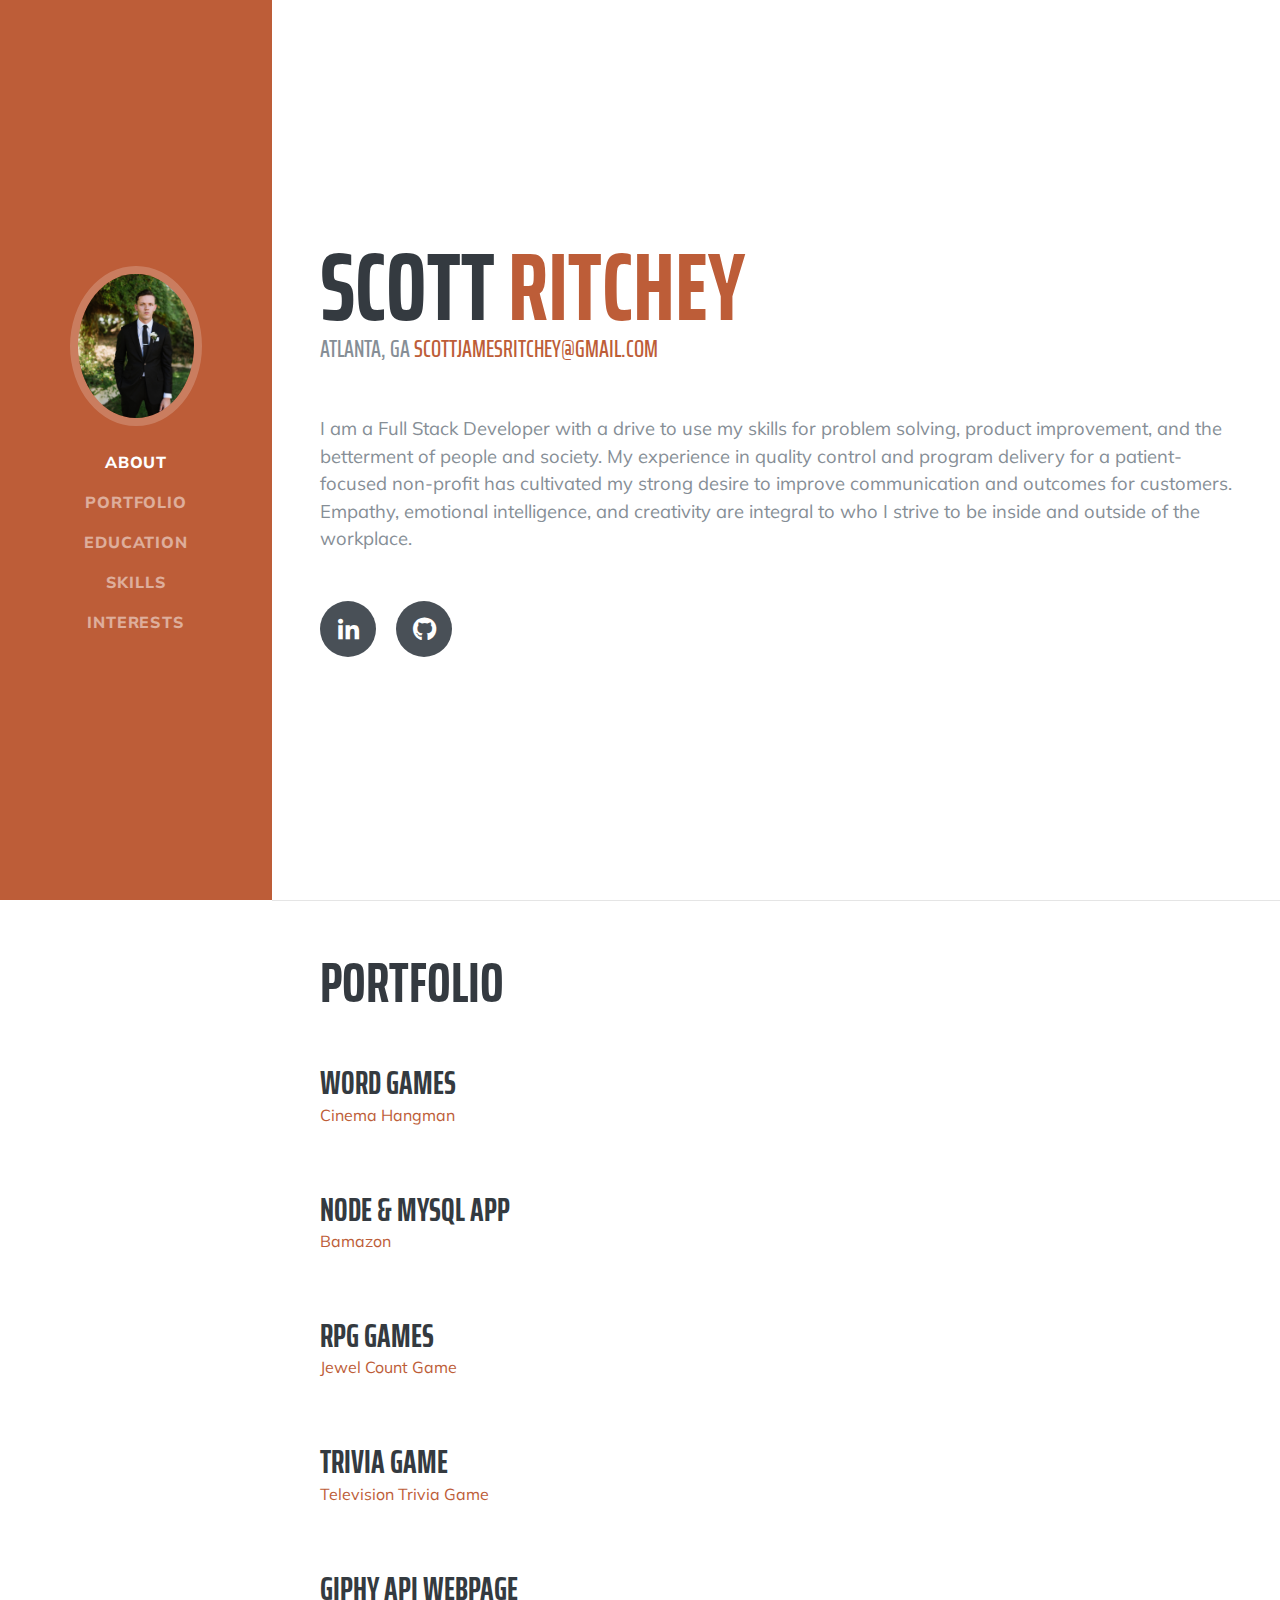
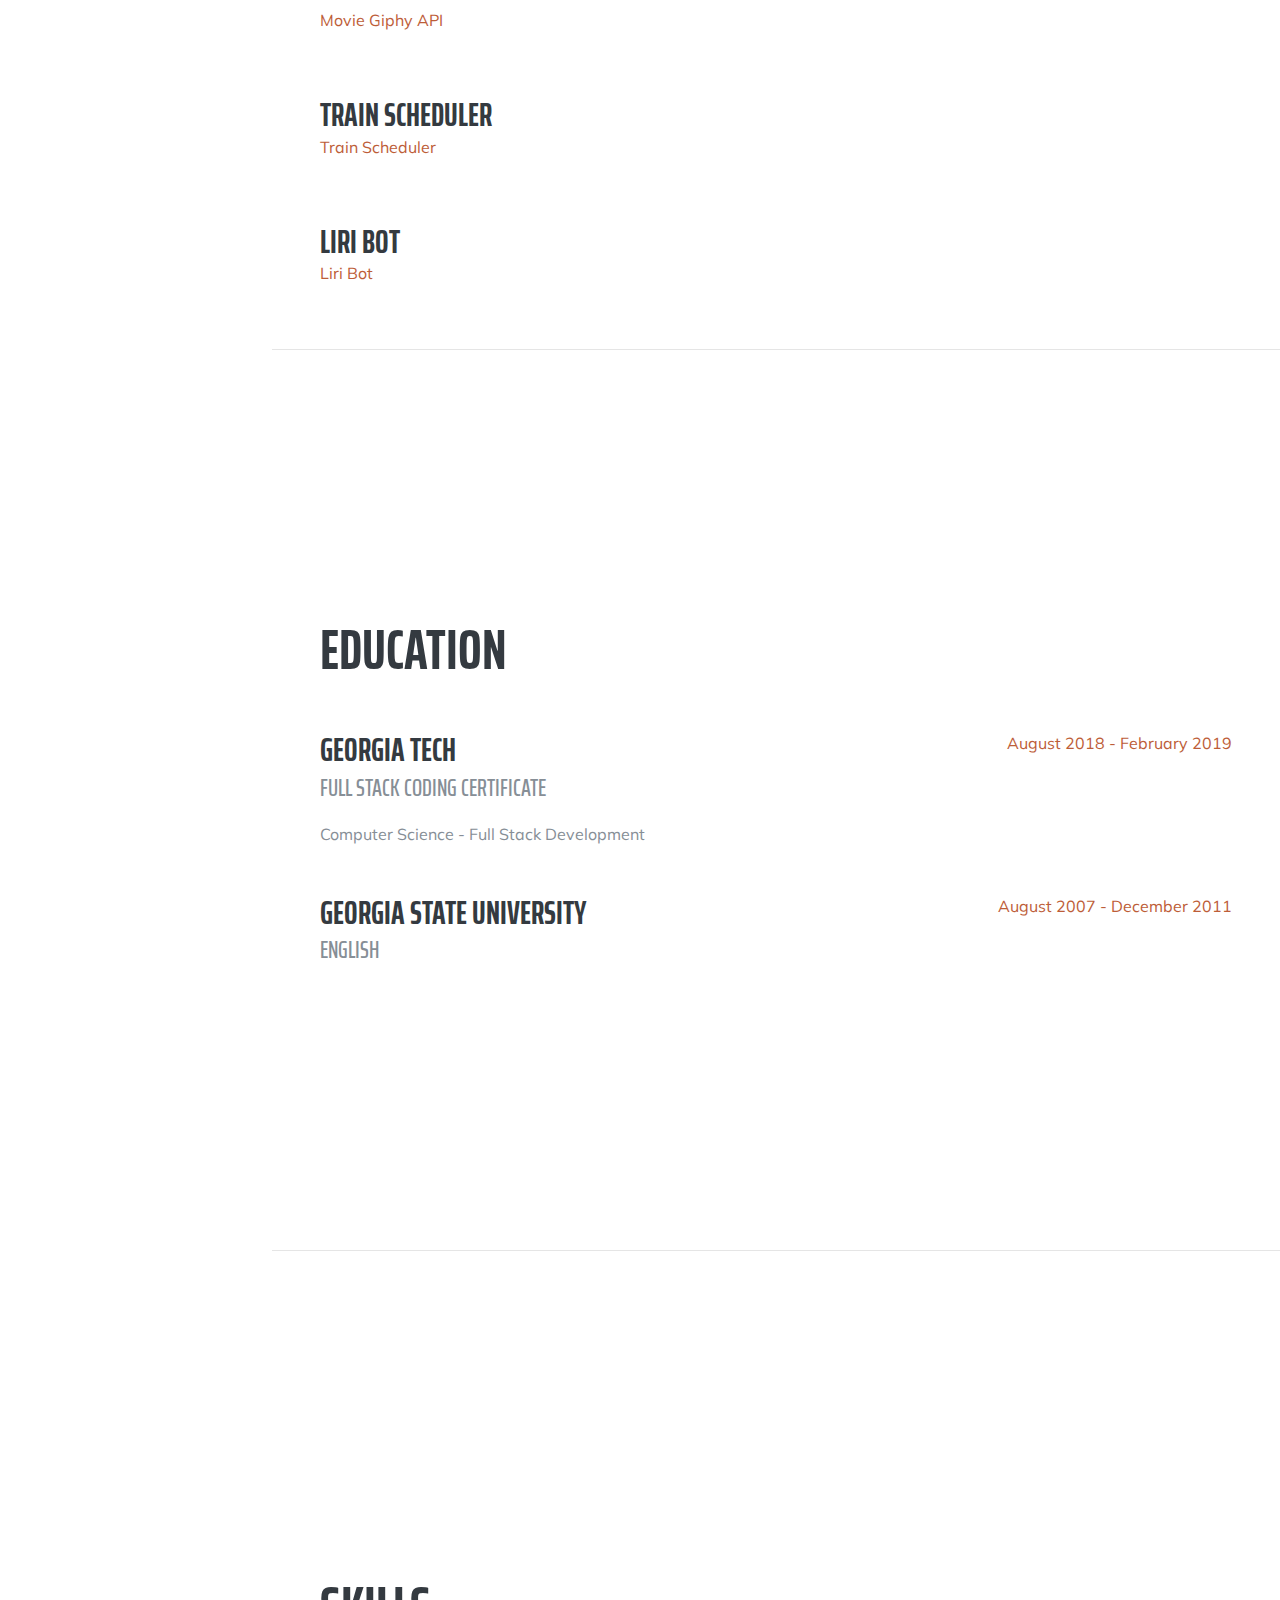
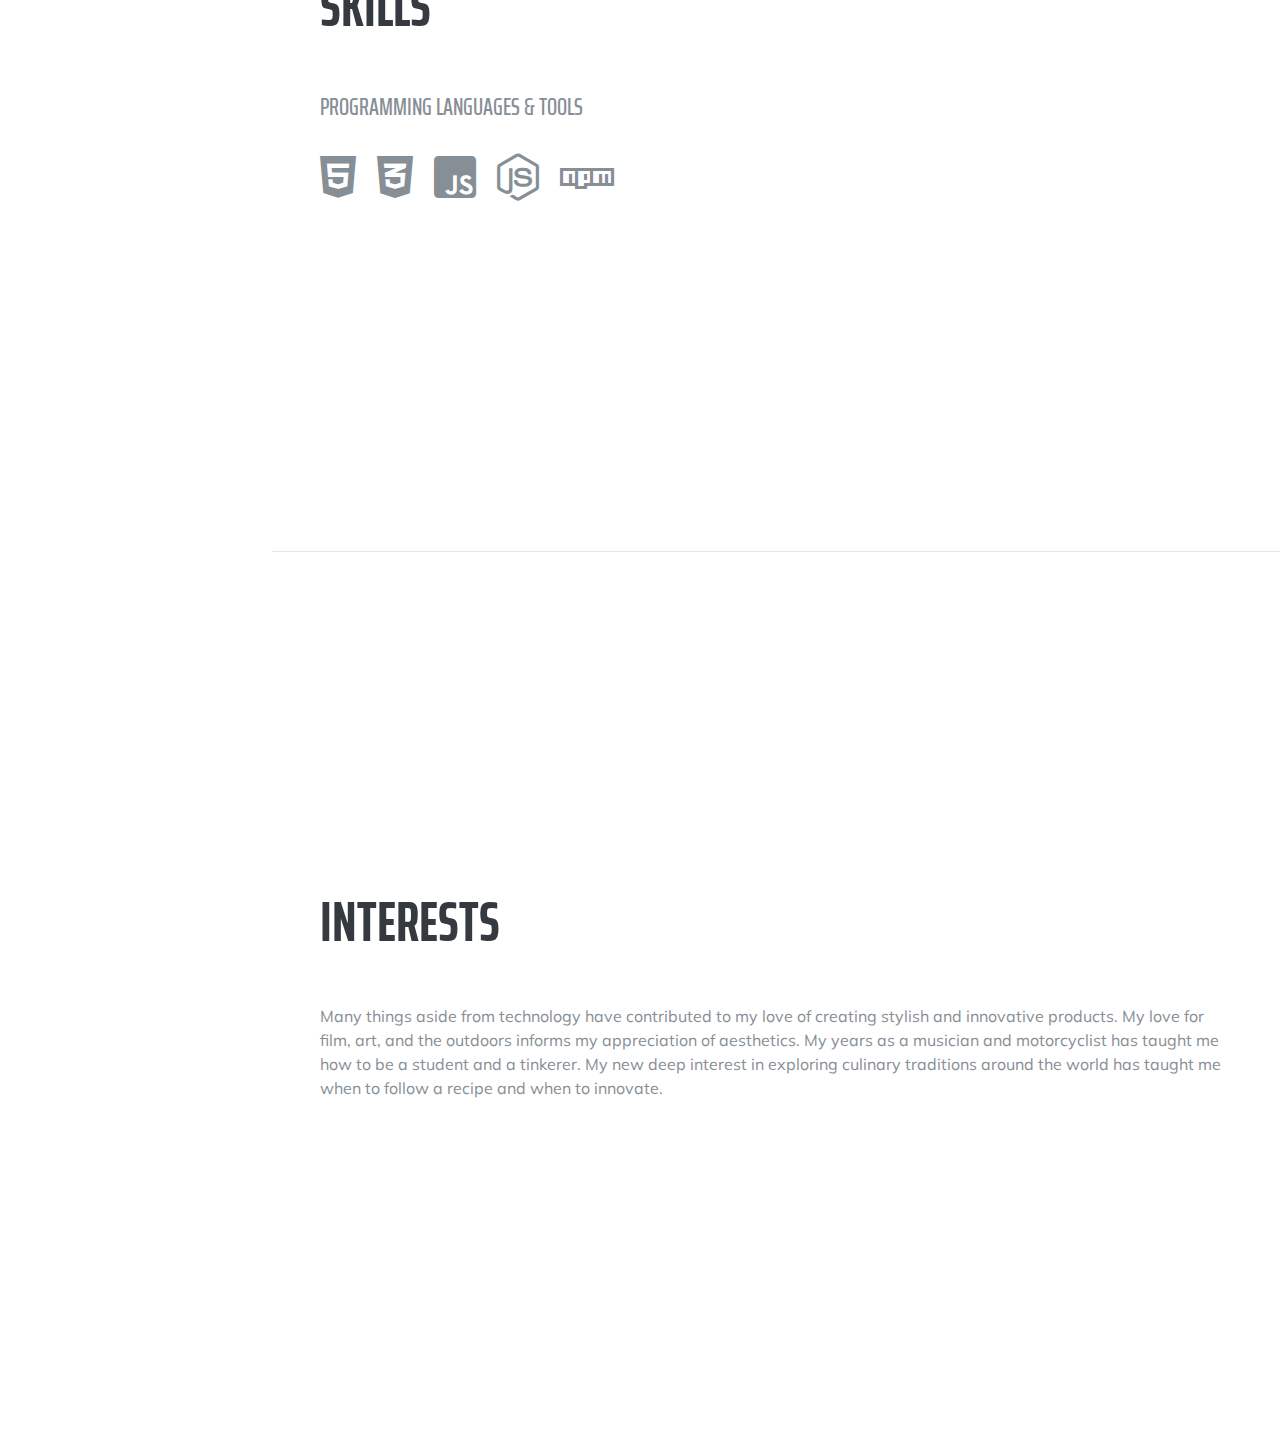
==== commit 77d4f2e3: "Add Bamazon" ====
--- a/index.html
+++ b/index.html
@@ -94,6 +94,14 @@
 
           <div class="resume-item d-flex flex-column flex-md-row mb-5">
             <div class="resume-content mr-auto">
+              <h3 class="mb-0">Node & Mysql App</h3>
+              <a href="https://sritchey1.github.io/bamazon/">Bamazon</a>
+              <p></p>
+            </div>
+          </div>
+
+          <div class="resume-item d-flex flex-column flex-md-row mb-5">
+            <div class="resume-content mr-auto">
               <h3 class="mb-0">RPG Games</h3>
               <a href="https://sritchey1.github.io/unit-4-game/.">Jewel Count Game</a>
               <p></p>
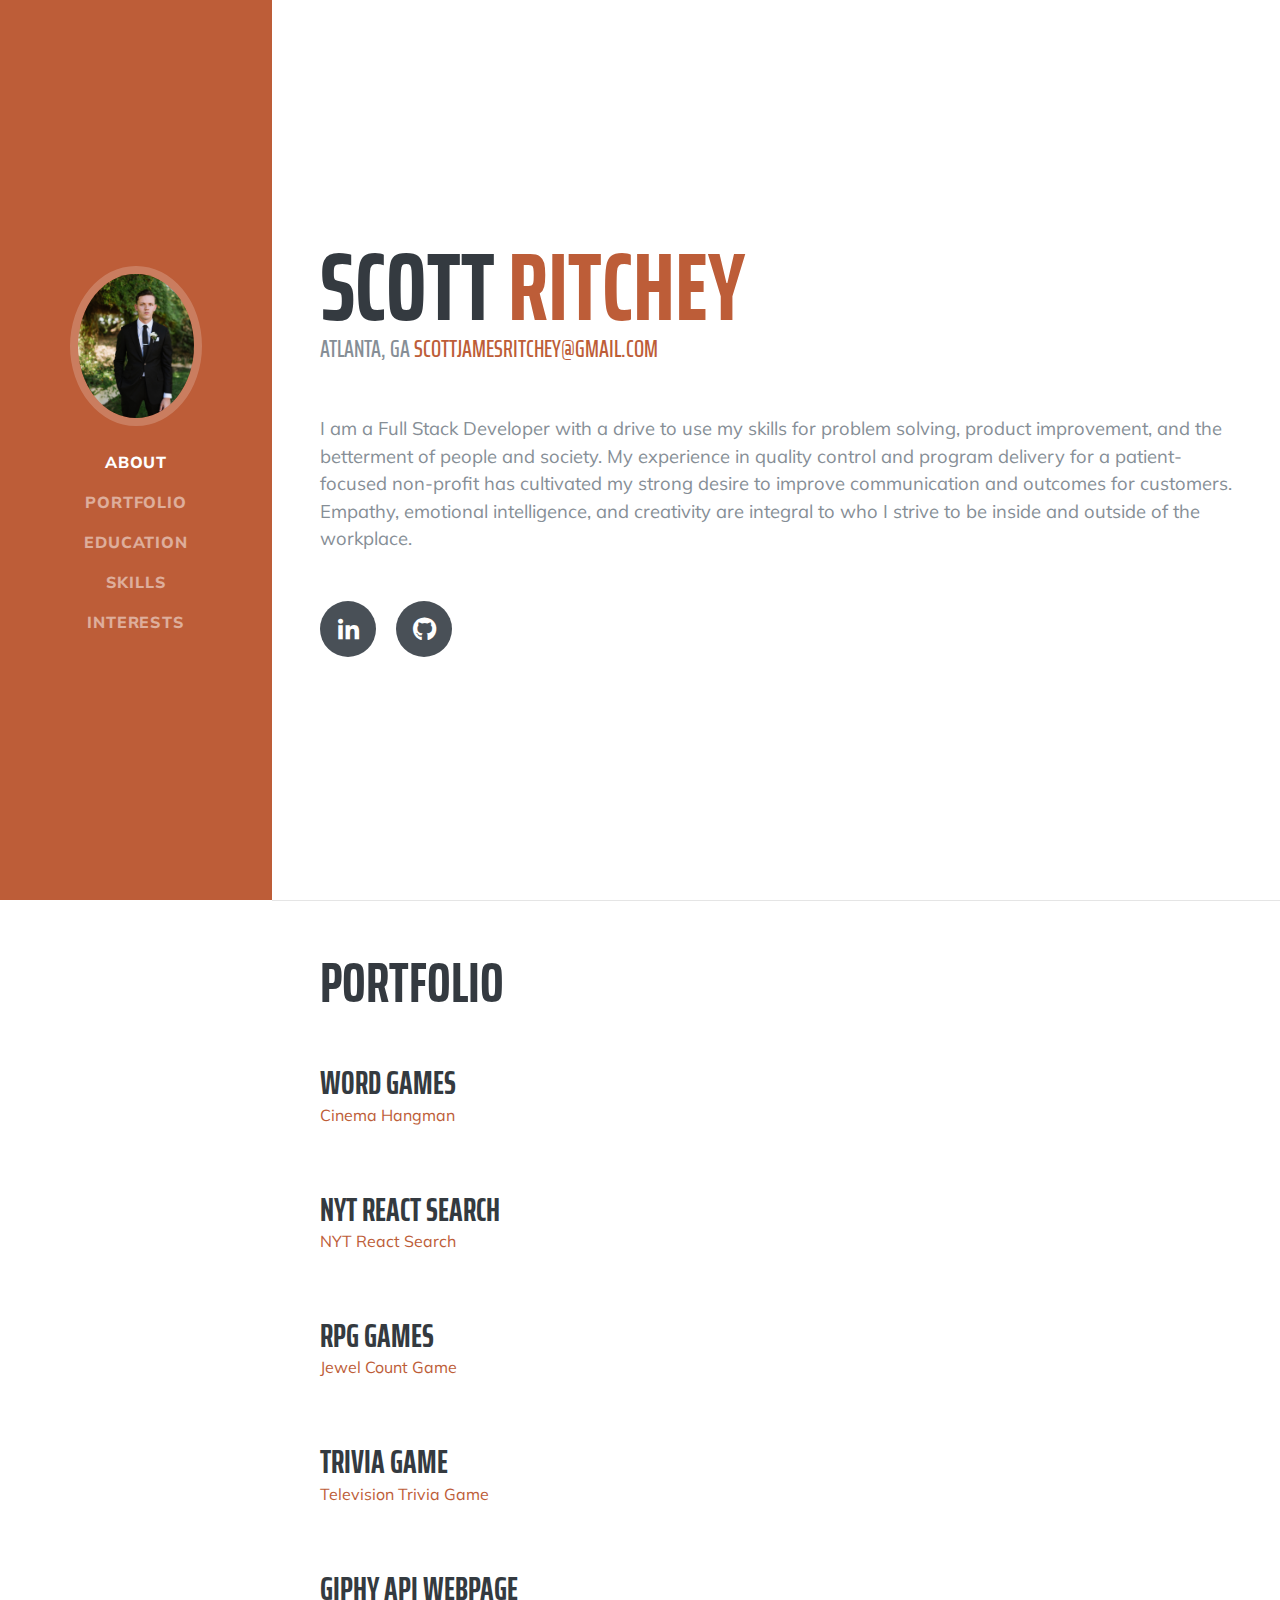
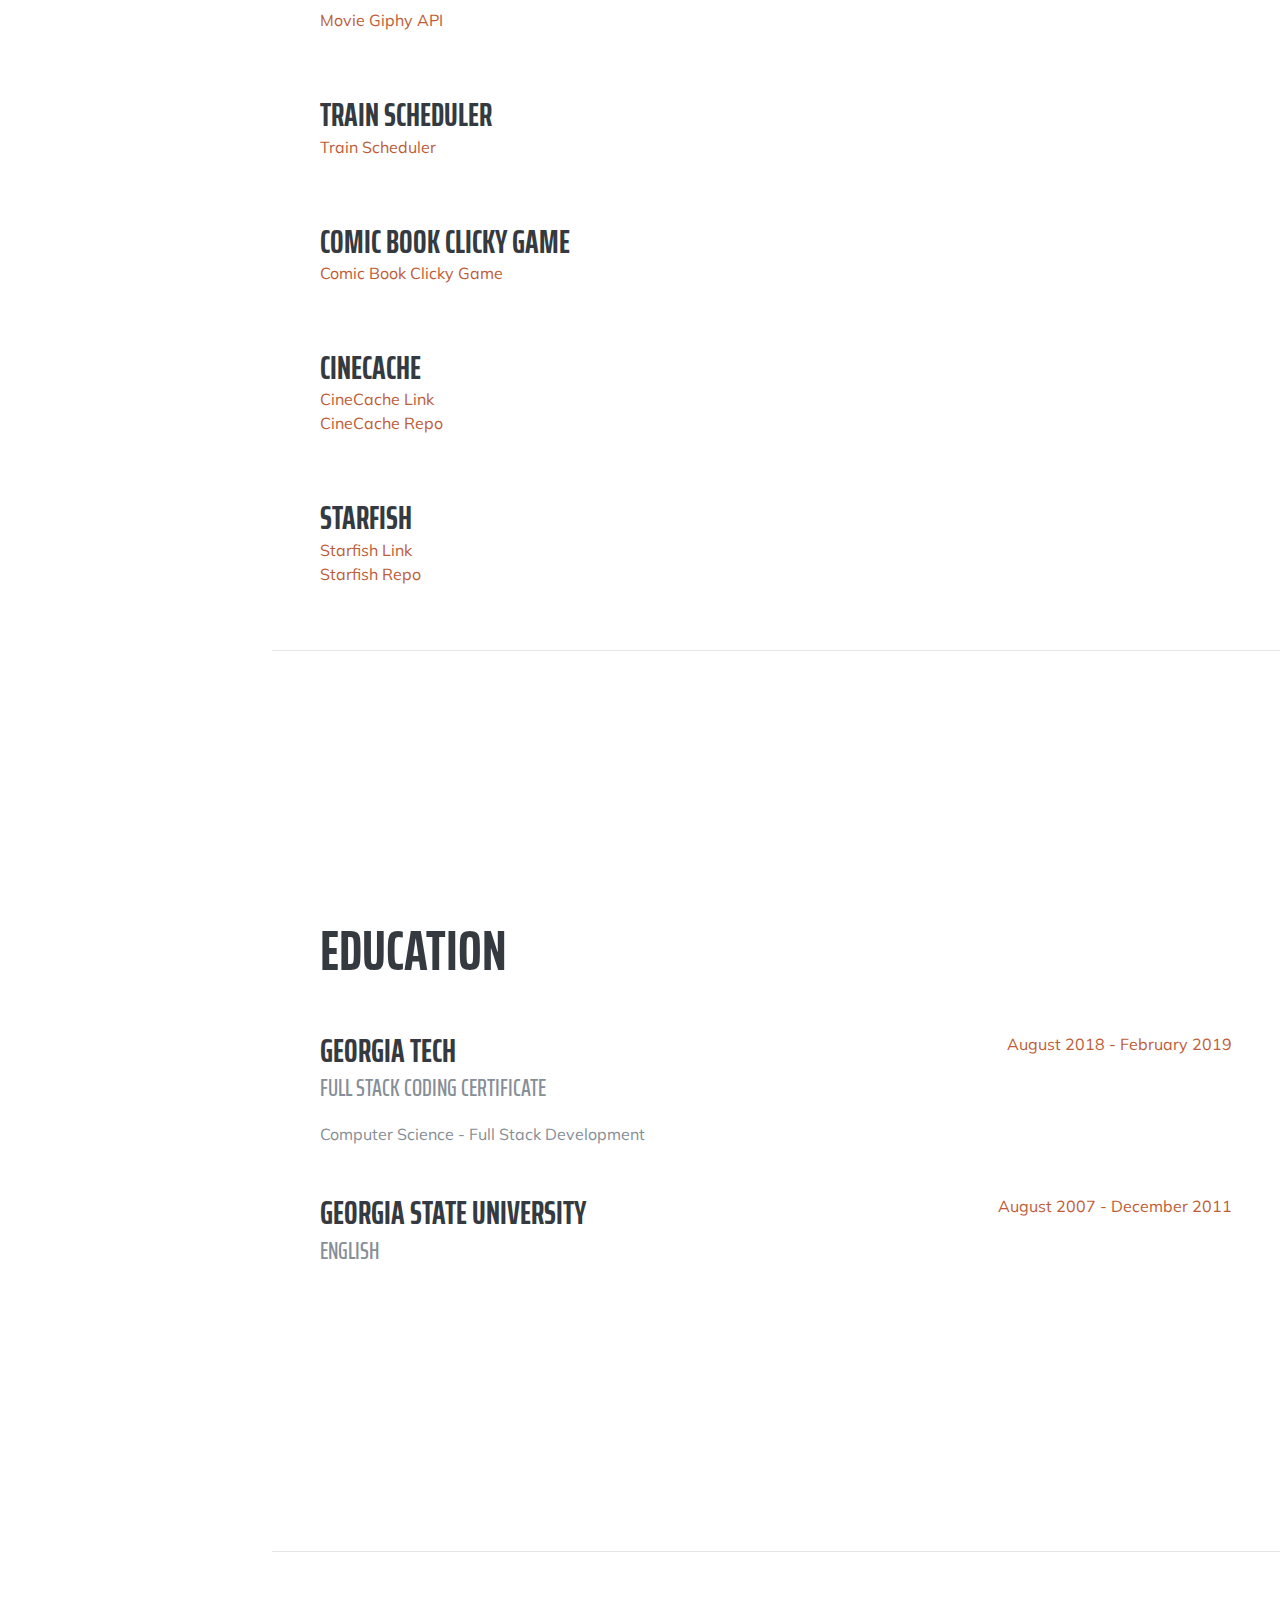
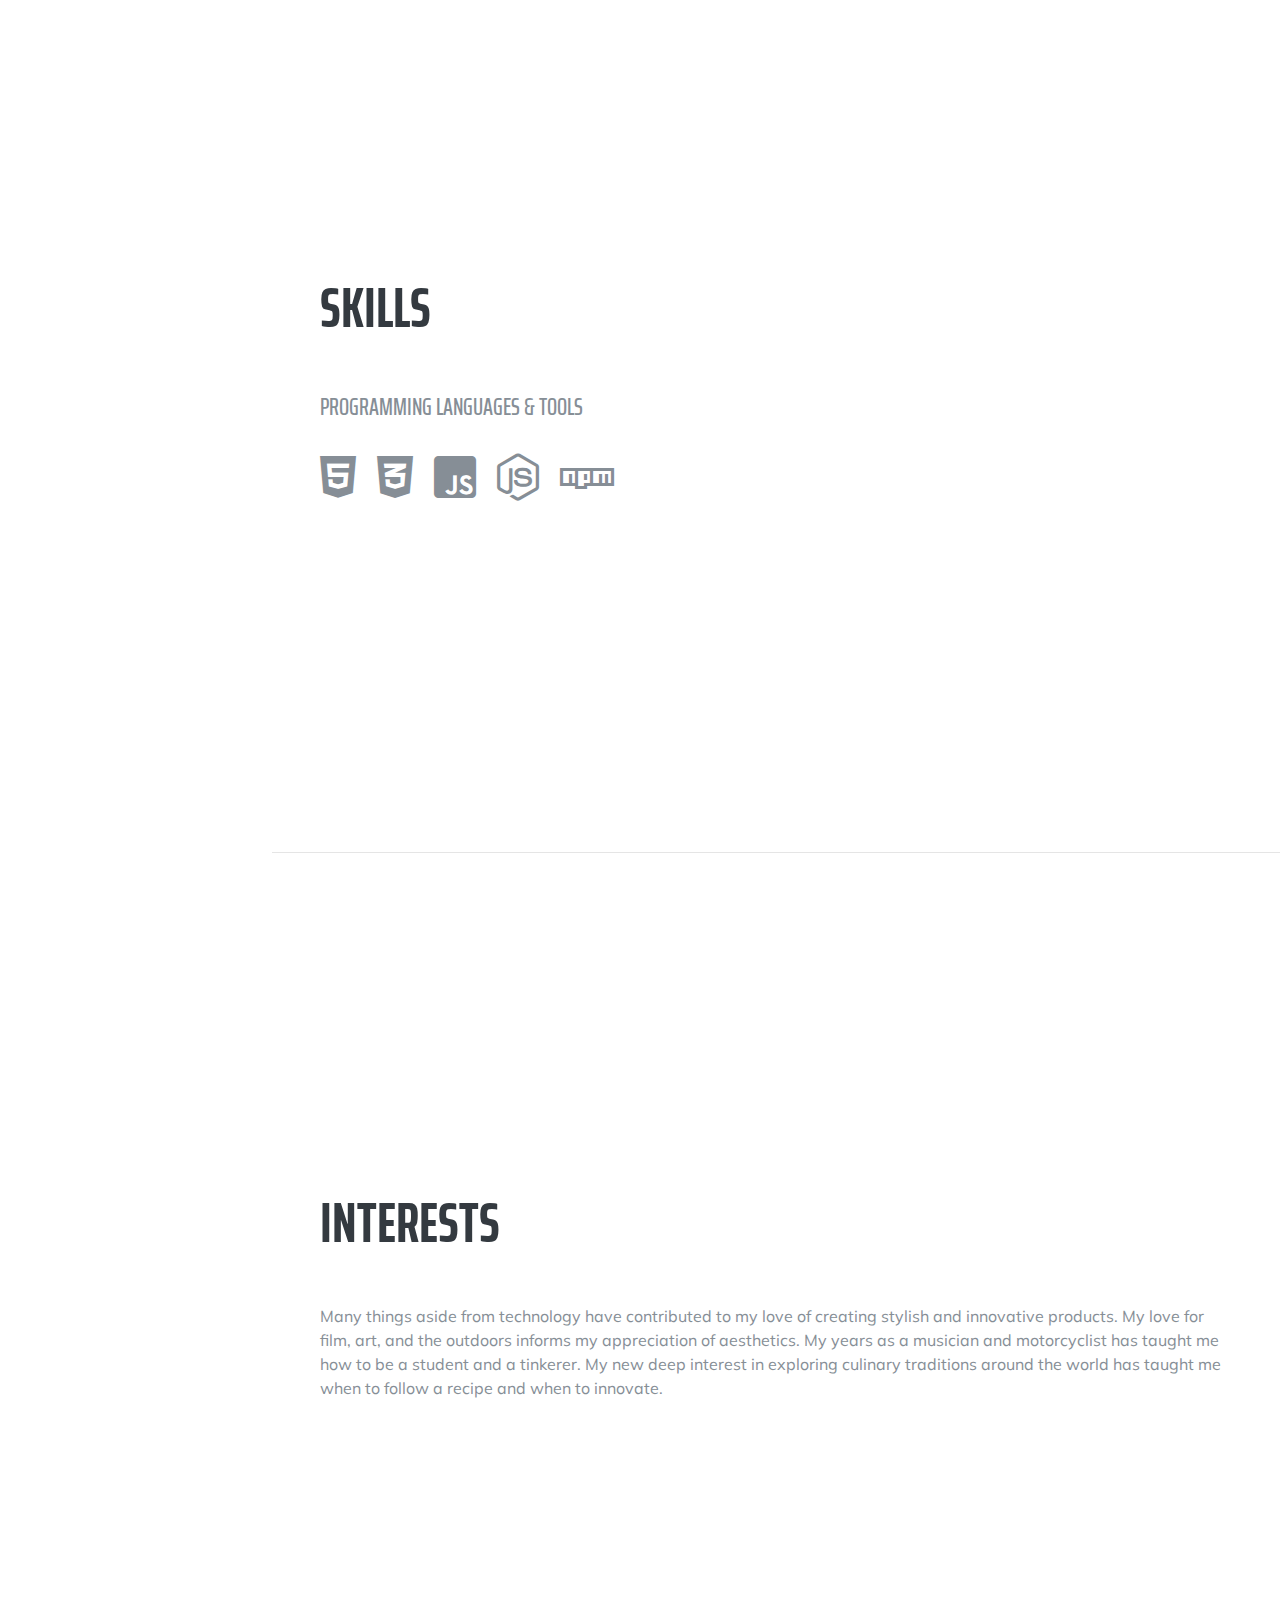
==== commit 4fc5f5be: "updates" ====
--- a/index.html
+++ b/index.html
@@ -41,7 +41,7 @@
             <a class="nav-link js-scroll-trigger" href="#about">About</a>
           </li>
           <li class="nav-item">
-            <a class="nav-link js-scroll-trigger" href="#experience">Portfolio</a>
+            <a class="nav-link js-scroll-trigger" href="#portfolio">Portfolio</a>
           </li>
           <li class="nav-item">
             <a class="nav-link js-scroll-trigger" href="#education">Education</a>
@@ -68,7 +68,7 @@
           </div>
           <p class="lead mb-5">I am a Full Stack Developer with a drive to use my skills for problem solving, product improvement, and the betterment of people and society. My experience in quality control and program delivery for a patient-focused non-profit has cultivated my strong desire to improve communication and outcomes for customers. Empathy, emotional intelligence, and creativity are integral to who I strive to be inside and outside of the workplace. </p>
           <div class="social-icons">
-            <a href="www.linkedin.com/in/scott-james-ritchey">
+            <a href="https://www.linkedin.com/in/scott-james-ritchey/">
               <i class="fab fa-linkedin-in"></i>
             </a>
             <a href="https://github.com/Sritchey1">
@@ -94,8 +94,8 @@
 
           <div class="resume-item d-flex flex-column flex-md-row mb-5">
             <div class="resume-content mr-auto">
-              <h3 class="mb-0">Node & Mysql App</h3>
-              <a href="https://sritchey1.github.io/bamazon/">Bamazon</a>
+              <h3 class="mb-0">NYT React Search</h3>
+              <a href="https://nyt-react-searchhw.herokuapp.com/">NYT React Search</a>
               <p></p>
             </div>
           </div>
@@ -140,8 +140,33 @@
           
           <div class="resume-item d-flex flex-column flex-md-row">
             <div class="resume-content mr-auto">
-              <h3 class="mb-0">Liri Bot</h3>
-              <a href="https://sritchey1.github.io/train-scheduler/.">Liri Bot</a>
+              <h3 class="mb-0">Comic Book Clicky Game</h3>
+              <a href="https://clicky-game-homework.herokuapp.com/">Comic Book Clicky Game</a>
+              <p></p>
+            </div>
+          </div>
+          <br>
+          <br>
+          
+          <div class="resume-item d-flex flex-column flex-md-row">
+            <div class="resume-content mr-auto">
+              <h3 class="mb-0">CineCache</h3>
+              <a href="https://stolbert3.github.io/Project1-Group13/">CineCache Link</a>
+              <br>
+              <a href="https://github.com/stolbert3/Project1-Group13.git">CineCache Repo</a>
+               <p></p>
+            </div>
+          </div>
+          <br>
+          <br>
+
+          
+          <div class="resume-item d-flex flex-column flex-md-row">
+            <div class="resume-content mr-auto">
+              <h3 class="mb-0">Starfish</h3>
+              <a href="https://aqueous-brushlands-18189.herokuapp.com">Starfish Link</a>
+              <br>
+              <a href="https://github.com/stolbert3/Starfish.git">Starfish Repo</a>
               <p></p>
             </div>
           </div>
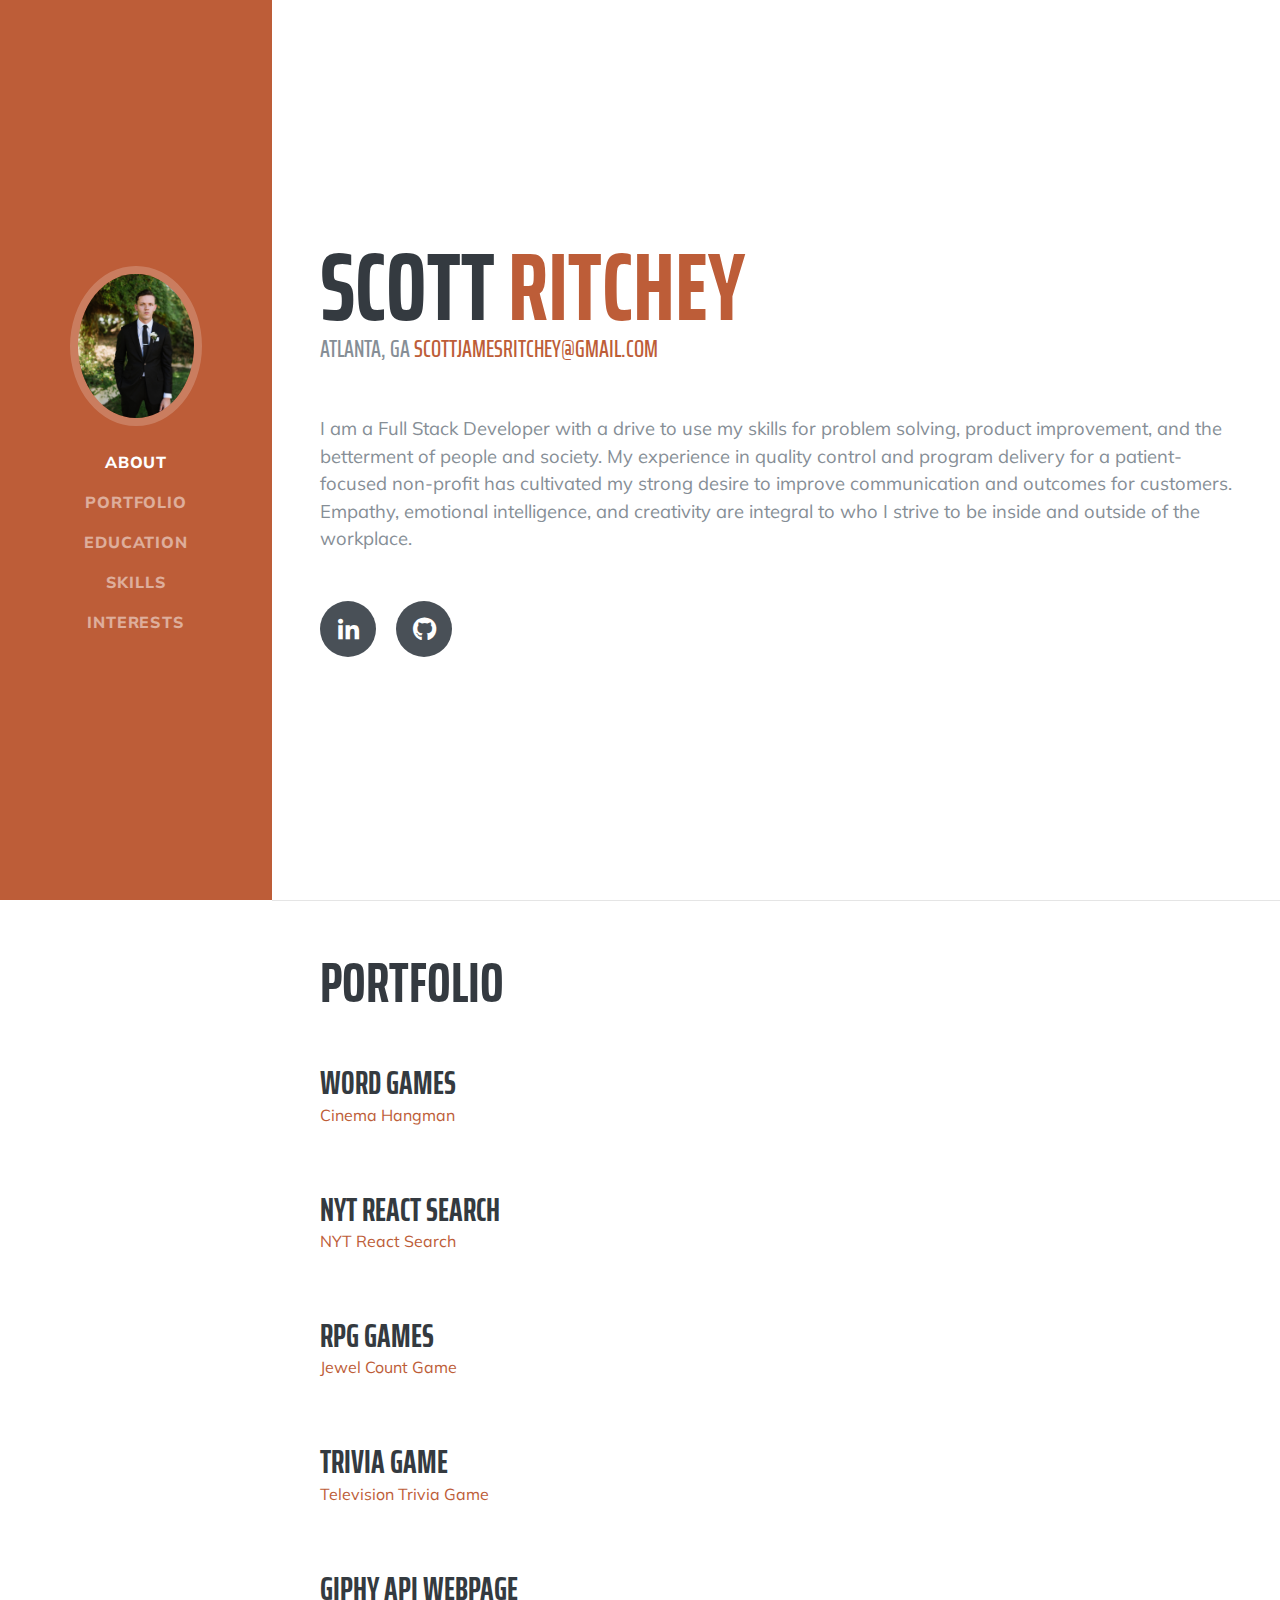
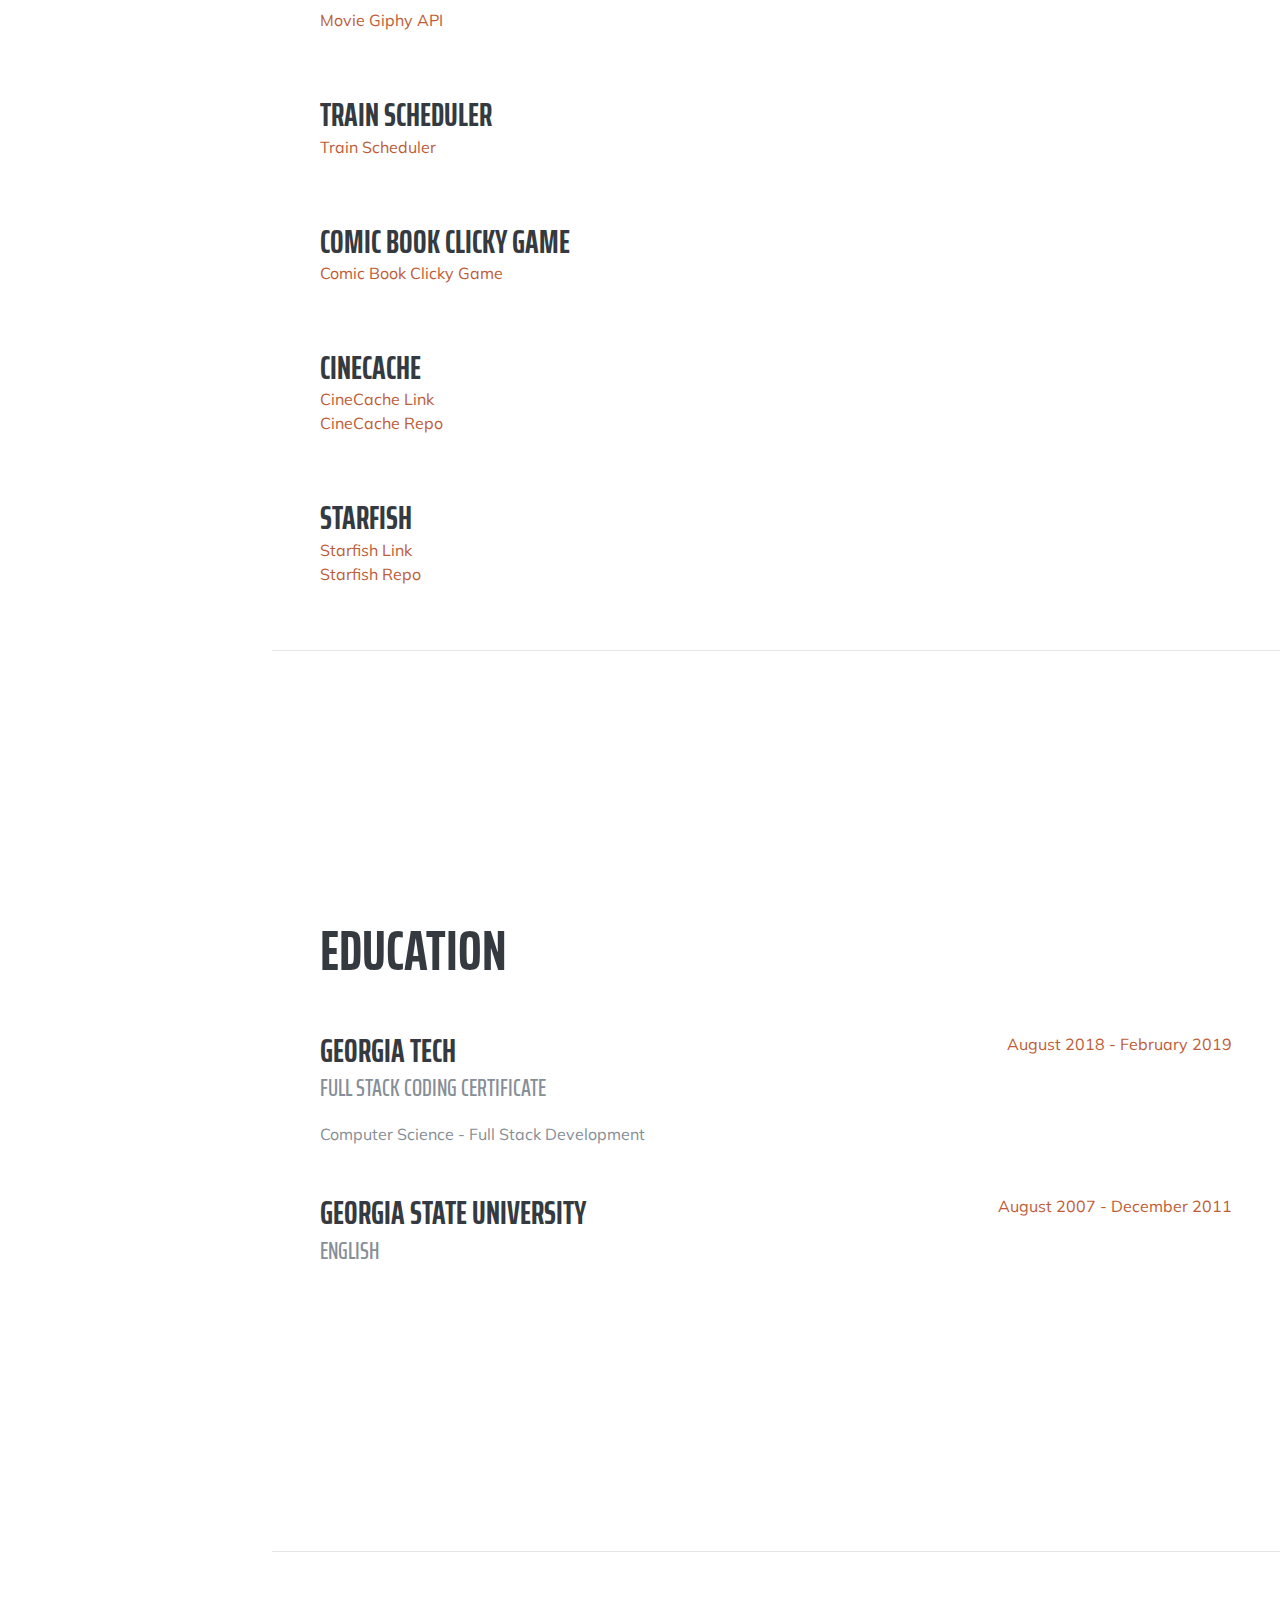
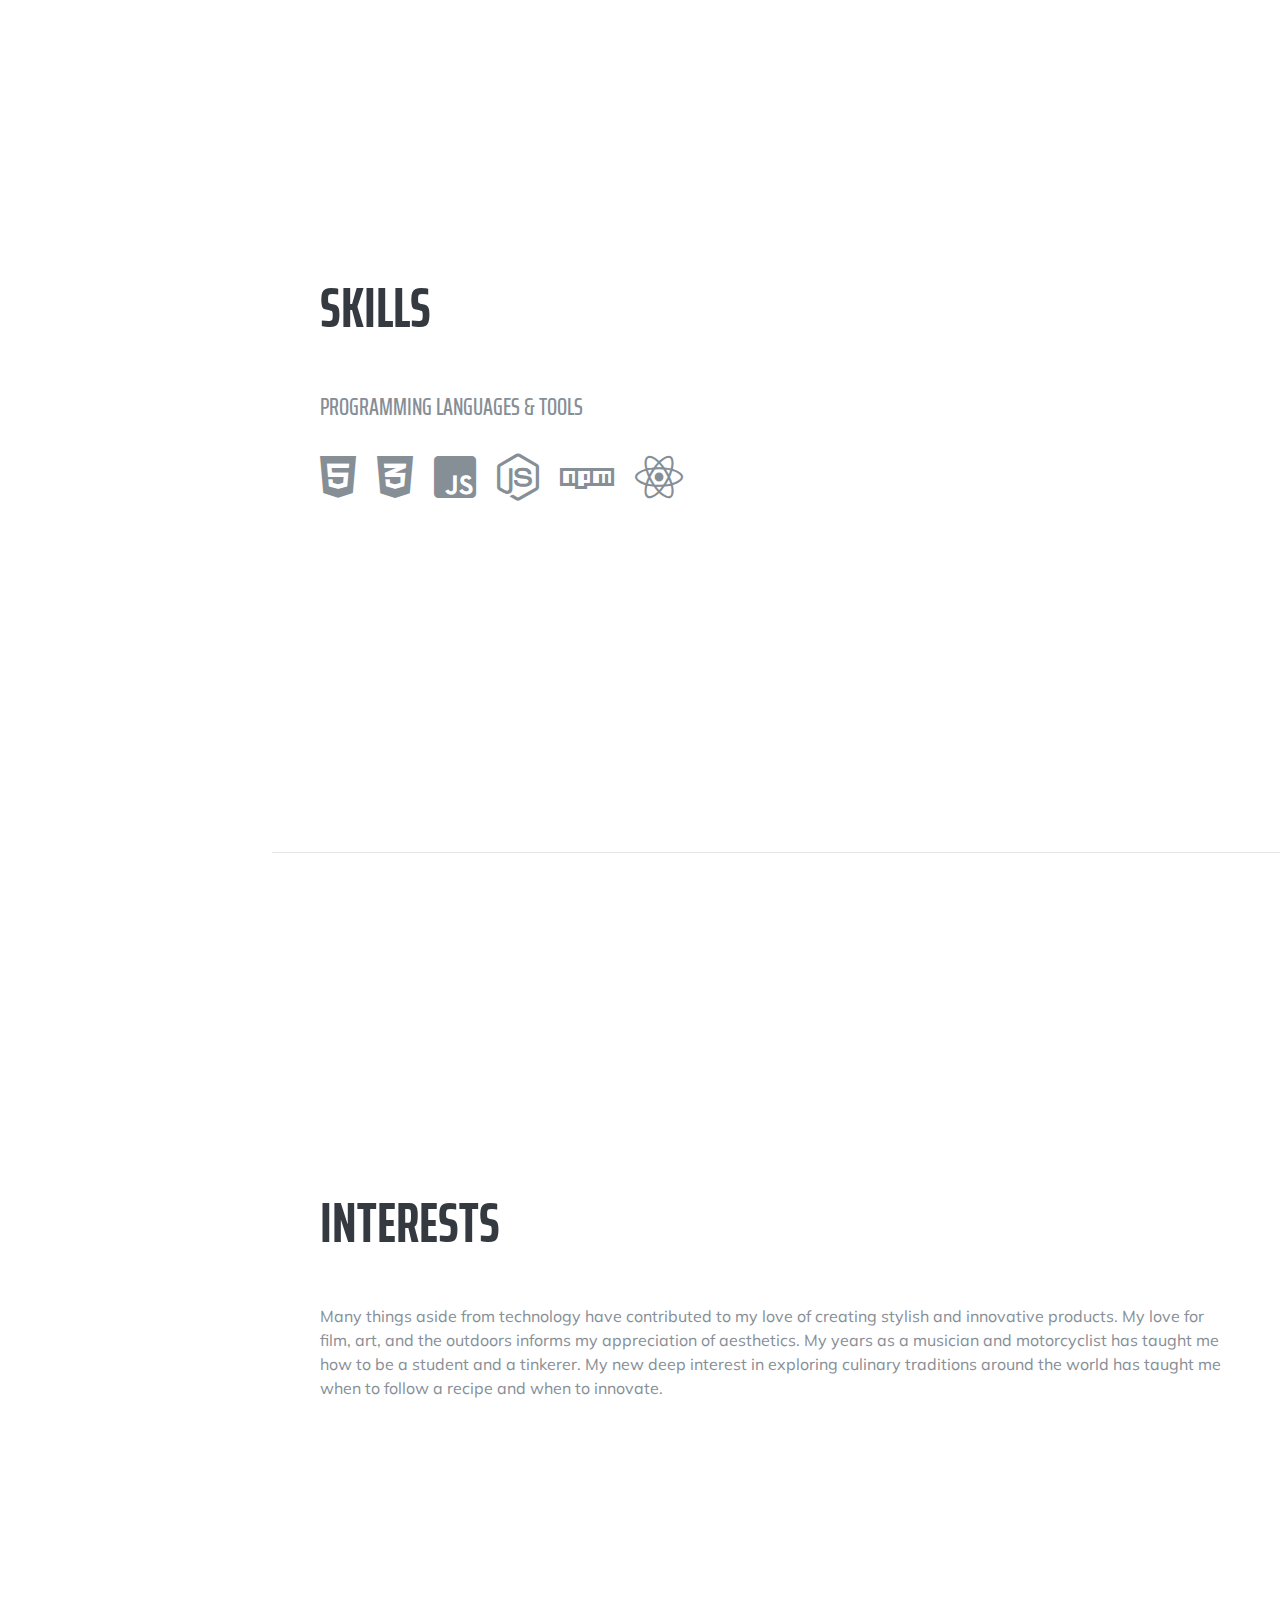
==== commit f6784956: "update" ====
--- a/index.html
+++ b/index.html
@@ -230,6 +230,10 @@
             </li>
             <li class="list-inline-item">
               <i class="fab fa-npm"></i>
+
+            </li>
+            <li class="list-inline-item">
+              <i class="fab fa-react"></i>
             </li>
           </ul>
       </section>
